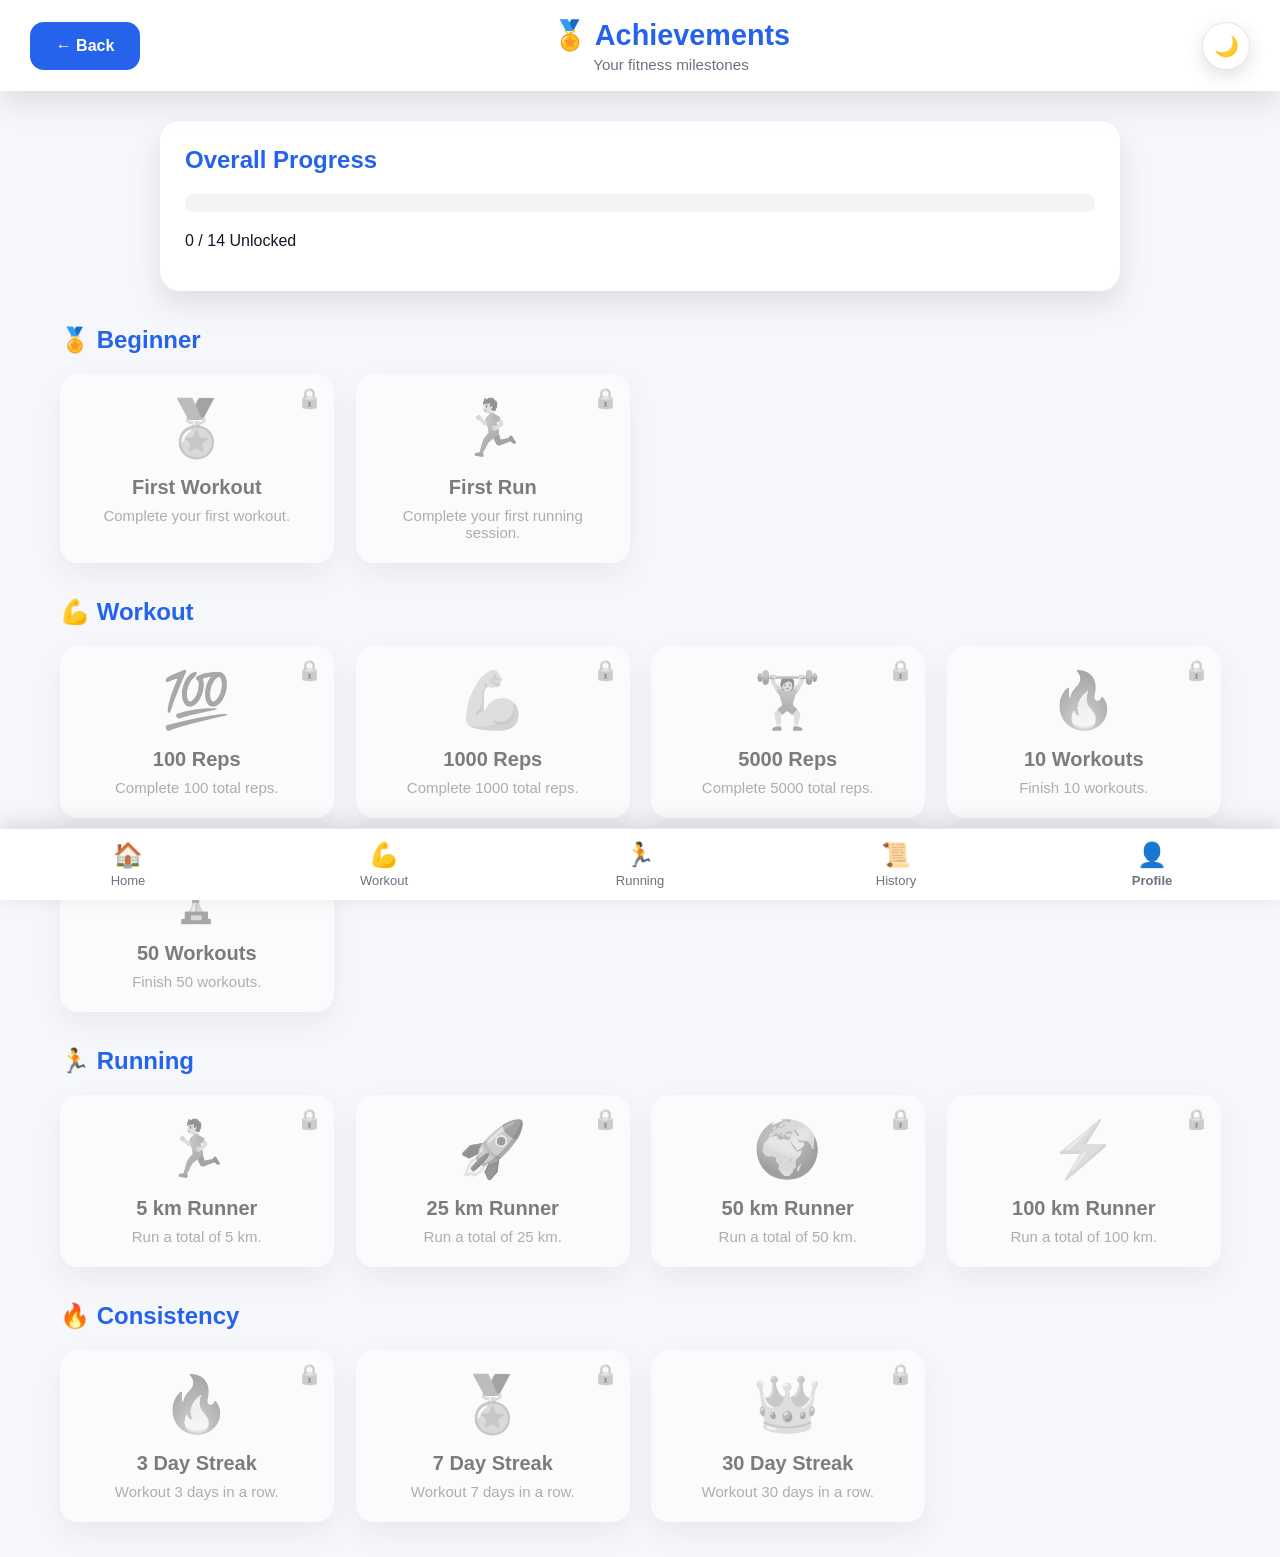
==== achievements.html @ 0139205a "Initial FitSphere release" ====
<!doctype html>
<html lang="en">
  <head>
    <link rel="manifest" href="manifest.json" />
    <meta name="theme-color" content="#2563eb" />
    <meta charset="UTF-8" />
    <meta name="viewport" content="width=device-width, initial-scale=1.0" />

    <script>
      if (localStorage.getItem("fitness-theme") === "dark") {
        document.documentElement.classList.add("dark");
      }
    </script>
    <title>FitSphere</title>

    <link rel="stylesheet" href="themes.css" />
    <link rel="stylesheet" href="achievements.css" />
    <link rel="stylesheet" href="toast.css" />
    <link rel="stylesheet" href="responsive.css" />
  </head>

  <body>
    <header class="page-header">
      <button onclick="goBack()" class="back-btn">← Back</button>

      <div class="header-title">
        <h1>🏅 Achievements</h1>
        <p>Your fitness milestones</p>
      </div>

      <button id="themeToggle" class="theme-btn">🌙</button>
    </header>

    <!-- =====================================
OVERALL PROGRESS
===================================== -->

    <section class="progress-section">
      <div class="progress-card">
        <h2>Overall Progress</h2>

        <div class="progress-bar">
          <div id="overallProgress"></div>
        </div>

        <p>
          <span id="unlockedCount">0</span> /
          <span id="totalAchievements">12</span>
          Unlocked
        </p>
      </div>
    </section>

    <!-- =====================================
BEGINNER
===================================== -->

    <section class="achievement-group">
      <h2>🏅 Beginner</h2>

      <div class="achievement-grid" id="beginnerAchievements"></div>
    </section>

    <!-- =====================================
WORKOUT
===================================== -->

    <section class="achievement-group">
      <h2>💪 Workout</h2>

      <div class="achievement-grid" id="workoutAchievements"></div>
    </section>

    <!-- =====================================
RUNNING
===================================== -->

    <section class="achievement-group">
      <h2>🏃 Running</h2>

      <div class="achievement-grid" id="runningAchievements"></div>
    </section>

    <!-- =====================================
STREAK
===================================== -->

    <section class="achievement-group">
      <h2>🔥 Consistency</h2>

      <div class="achievement-grid" id="streakAchievements"></div>
    </section>

    <!-- =====================================
    BOTTOM NAVIGATION
    ===================================== -->

    <nav class="bottom-nav">
      <a href="index.html">
        <span>🏠</span>
        <small>Home</small>
      </a>
      <a href="workout.html">
        <span>💪</span>
        <small>Workout</small>
      </a>
      <a href="running.html">
        <span>🏃</span>
        <small>Running</small>
      </a>
      <a href="history.html">
        <span>📜</span>
        <small>History</small>
      </a>
      <a href="profile.html" class="active">
        <span>👤</span>
        <small>Profile</small>
      </a>
    </nav>
    <script src="back.js"></script>
    <script src="theme.js"></script>
    <script src="navigation.js"></script>
    <script src="toast.js"></script>
    <script src="achievementData.js"></script>
    <script src="achievements.js"></script>
  </body>
</html>
---- themes.css ----
html.dark-preload,
html.dark-preload body {
  background: #121212;
}

/* ==========================================
   LIGHT THEME (DEFAULT)
========================================== */
:root {
  --bg: #f5f7fb;
  --surface: #ffffff;
  --surface2: #f8fafc;
  --surface: #ffffff;
  --surface2: #f3f4f6;
  --text: #111827;
  --text-secondary: #64748b;
  --primary: #2563eb;
  --primary-hover: #1d4ed8;
  --success: #22c55e;
  --success-hover: #16a34a;
  --warning: #f59e0b;
  --warning-hover: #d97706;
  --danger: #ef4444;
  --danger-hover: #dc2626;
  --border: #d1d5db;
  --shadow: 0 12px 28px rgba(0, 0, 0, 0.08);
  --shadow-hover: 0 18px 38px rgba(0, 0, 0, 0.14);
}
/* ==========================================
   DARK THEME
========================================== */
html.dark {
  --bg: #0f172a;
  --surface: #1e293b;
  --surface2: #334155;
  --text: #f8fafc;
  --text-secondary: #94a3b8;
  --primary: #3b82f6;
  --primary-hover: #60a5fa;
  --success: #22c55e;
  --success-hover: #4ade80;
  --warning: #f59e0b;
  --warning-hover: #fbbf24;
  --danger: #ef4444;
  --danger-hover: #f87171;
  --border: #475569;
  --shadow: 0 14px 35px rgba(0, 0, 0, 0.45);
  --shadow-hover: 0 20px 45px rgba(0, 0, 0, 0.6);
}
/* ==========================================
   GLOBAL TRANSITIONS
========================================== */
* {
  transition:
    background-color 0.35s ease,
    color 0.35s ease,
    border-color 0.35s ease,
    box-shadow 0.35s ease;
}
body {
  background: var(--bg);
  color: var(--text);
}
:root {
  --primary: #2563eb;
  --primary-hover: #1d4ed8;
  --success: #22c55e;
  --success-hover: #16a34a;
  --danger: #ef4444;
  --danger-hover: #dc2626;
  --warning: #f59e0b;
  --warning-hover: #d97706;
  --surface: #ffffff;
  --surface2: #f3f4f6;
  --text: #111827;
  --text-secondary: #6b7280;
  --border: #e5e7eb;
  --shadow: 0 12px 30px rgba(0, 0, 0, 0.1);
  --shadow-hover: 0 18px 40px rgba(0, 0, 0, 0.18);
}
/* [data-theme="dark"] {
  --surface: #1e293b;
  --surface2: #0f172a;
  --text: #f9fafb;
  --text-secondary: #cbd5e1;
  --border: #334155;
  --shadow: 0 12px 30px rgba(0, 0, 0, 0.4);
  --shadow-hover: 0 18px 45px rgba(0, 0, 0, 0.55);
} */
.theme-btn {
  width: 48px;
  height: 48px;
  border-radius: 50%;
  border: 1px solid var(--border);
  background: var(--surface);
  color: var(--text);
  display: flex;
  align-items: center;
  justify-content: center;
  font-size: 20px;
  box-shadow: 0 6px 18px rgba(0, 0, 0, 0.12);
  transition: all 0.35s ease;
}
.theme-btn:hover {
  transform: scale(1.15) rotate(180deg);
  background: var(--primary);
  color: white;
}
/* ===========================
   BOTTOM NAVIGATION
=========================== */

.bottom-nav {
  position: fixed;
  left: 0;
  bottom: 0;
  width: 100%;

  height: 72px;

  background: var(--surface);

  display: flex;
  justify-content: space-around;
  align-items: center;

  border-top: 1px solid var(--border);

  box-shadow: 0 -5px 20px rgba(0, 0, 0, 0.12);

  z-index: 9999;
}

.bottom-nav a {
  flex: 1;
  text-align: center;
  text-decoration: none;
  color: var(--text-secondary);

  display: flex;
  flex-direction: column;
  align-items: center;

  gap: 4px;

  padding: 10px 0;

  transition: 0.25s;
}

.bottom-nav a span {
  font-size: 24px;
}

.bottom-nav a small {
  font-size: 13px;
}

.bottom-nav a:hover {
  color: var(--primary);
}

.bottom-nav a.active {
  /* color: var(--primary); */
  font-weight: 600;
}

/* Prevent content from hiding behind nav
body {
  padding-bottom: 90px;
} */

:root {
  --bottom-nav-height: 72px;
}
body {
  padding-bottom: calc(var(--bottom-nav-height) + 30px);
}
---- achievements.css ----
/* ==========================================
    PAGE
========================================== */
body {
  padding-bottom: 40px;
  background: var(--bg);
  color: var(--text);
  margin: 0;
  padding: 0;
  font-family: Arial, Helvetica, sans-serif;
}
/* ==========================================
   HEADER
========================================== */
.page-header {
  display: flex;
  align-items: center;
  justify-content: space-between;
  gap: 15px;
  background: var(--surface);
  padding: 18px 30px;
  box-shadow: var(--shadow);
  position: sticky;
  top: 0;
  z-index: 100;
}
.header-title {
  flex: 1;
  text-align: center;
}
.page-header h1 {
  margin: 0;
  color: var(--primary);
  font-size: 1.8rem;
}
.page-header p {
  margin: 4px 0 0;
  color: var(--text-secondary);
  font-size: 0.95rem;
}
.back-btn {
  width: auto;
  min-width: 110px;
  padding: 12px 22px;
  border: none;
  border-radius: 14px;
  background: var(--primary);
  color: white;
  cursor: pointer;
  font-size: 16px;
  font-weight: 600;
  transition: 0.3s;
  white-space: nowrap;
}
.back-btn:hover {
  background: var(--primary-hover);
  transform: translateY(-2px);
}
/* ==========================================
    PROGRESS
========================================== */
.progress-section {
  max-width: 1000px;
  margin: 30px auto;
  padding: 0 20px;
}
.progress-card {
  background: var(--surface);
  border-radius: 20px;
  padding: 25px;
  box-shadow: var(--shadow);
}
.progress-card h2 {
  margin-top: 0;
  color: var(--primary);
}
.progress-bar {
  width: 100%;
  height: 18px;
  background: var(--surface2);
  border-radius: 30px;
  overflow: hidden;
  margin: 20px 0;
}
#overallProgress {
  width: 0%;
  height: 100%;
  background: linear-gradient(90deg, #22c55e, #2563eb);
  transition: 0.5s;
}
/* ==========================================
    CATEGORY
========================================== */
.achievement-group {
  max-width: 1200px;
  margin: 35px auto;
  padding: 0 20px;
}
.achievement-group h2 {
  margin-bottom: 20px;
  color: var(--primary);
}
/* ==========================================
    GRID
========================================== */
.achievement-grid {
  display: grid;
  grid-template-columns: repeat(auto-fill, minmax(220px, 1fr));
  gap: 22px;
}
/* ==========================================
    CARD
========================================== */
.achievement-card {
  background: var(--surface);
  border-radius: 18px;
  padding: 22px;
  text-align: center;
  box-shadow: var(--shadow);
  transition: 0.3s;
  cursor: pointer;
  position: relative;
  overflow: hidden;
}
.achievement-card:hover {
  transform: translateY(-6px);
  box-shadow: var(--shadow-hover);
}
.achievement-card h3 {
  margin: 15px 0 8px;
  color: var(--text);
  font-size: 20px;
}
.achievement-card p {
  color: var(--text-secondary);
  font-size: 15px;
  margin: 0;
}
/* ==========================================
    ICON
========================================== */
.badge-icon {
  font-size: 55px;
}
/* ==========================================
    LOCKED
========================================== */
.locked {
  opacity: 0.55;
  filter: grayscale(100%);
}
.locked::after {
  content: "🔒";
  position: absolute;
  top: 12px;
  right: 12px;
  font-size: 20px;
}
/* ==========================================
    UNLOCKED
========================================== */
.unlocked {
  border: 2px solid #22c55e;
}
.unlocked::after {
  content: "✅";
  position: absolute;
  top: 12px;
  right: 12px;
  font-size: 20px;
}
/* ==========================================
    DATE
========================================== */
.unlock-date {
  margin-top: 12px;
  font-size: 13px;
  color: #16a34a;
}
/* ==========================================
    ANIMATION
========================================== */
@keyframes pop {
  from {
    transform: scale(0.9);
    opacity: 0;
  }
  to {
    transform: scale(1);
    opacity: 1;
  }
}
.achievement-card {
  animation: pop 0.35s ease;
}
/* Bottom spacing for bottom navigation */
body {
  padding-bottom: 90px;
}
---- toast.css ----
.toast-container {
  position: fixed;
  top: 25px;
  right: 25px;
  z-index: 9999;

  display: flex;
  flex-direction: column;
  gap: 12px;
}

.toast {
  min-width: 260px;
  max-width: 340px;

  padding: 14px 18px;

  border-radius: 14px;

  color: white;

  font-size: 15px;

  font-weight: 600;

  box-shadow: 0 10px 30px rgba(0, 0, 0, 0.25);

  transform: translateX(120%);
  opacity: 0;

  transition: 0.35s;

  display: flex;
  align-items: center;
  gap: 10px;
}

.toast.show {
  transform: translateX(0);
  opacity: 1;
}

.toast.success {
  background: #16a34a;
}

.toast.error {
  background: #dc2626;
}

.toast.warning {
  background: #f59e0b;
}

.toast.info {
  background: #2563eb;
}
---- responsive.css ----
/*
===============================================
Responsive.css
Fitness App v1.0
Author : Harsh Gautam
Supports:
✓ Desktop
✓ Laptop
✓ Tablet
✓ Mobile
✓ Landscape
✓ Foldables
Last Updated: July 2026
===============================================
*/
/* ==========================================
   Global Responsive System
==========================================*/
*,
*::before,
*::after {
  box-sizing: border-box;
}
html {
  scroll-behavior: smooth;
}
img {
  max-width: 100%;
  height: auto;
  display: block;
}
video,
canvas {
  max-width: 100%;
}
input,
select,
textarea,
button {
  max-width: 100%;
}
body {
  overflow-x: hidden;
}
/* Prevent cards overflowing */
.hero,
.stats,
.bottom-dashboard,
.profile-container,
.workout-container,
.running-container,
.history-container,
.achievement-container {
  width: 100%;
}
/* ==========================================
      LARGE DESKTOP
==========================================*/
@media (max-width: 1600px) {
  .hero,
  .profile-container,
  .workout-container,
  .running-container,
  .history-container {
    padding-left: 40px;
    padding-right: 40px;
  }
}
/* ==========================================
      LAPTOP
==========================================*/
@media (max-width: 1440px) {
  header {
    padding: 18px 40px;
  }
  .hero {
    padding: 60px 40px;
  }
  .stats {
    gap: 20px;
  }
  .bottom-dashboard {
    gap: 20px;
  }
}
/* ==========================================
      TABLET LANDSCAPE
==========================================*/
@media (max-width: 1024px) {
  header {
    padding: 18px 30px;
  }
  .hero {
    padding: 45px 30px;
  }
  .stats {
    display: grid;
    grid-template-columns: repeat(2, 1fr);
    gap: 20px;
  }
  .bottom-dashboard {
    flex-direction: column;
    gap: 25px;
  }
  .achievement-home-card,
  .records-card {
    width: 100%;
  }
}
/* ==========================================
      TABLET
==========================================*/
@media (max-width: 768px) {
  header {
    padding: 16px 20px;
  }
  header h1,
  header h2,
  header h3 {
    font-size: 1.3rem;
  }
  .primary-btn,
  button {
    width: 100%;
  }
  .stats {
    grid-template-columns: 1fr;
  }
  .bottom-dashboard {
    display: flex;
    flex-direction: column;
  }
}
/* ==========================================
      LARGE PHONE
==========================================*/
@media (max-width: 600px) {
  body {
    font-size: 15px;
  }
  header {
    padding: 15px;
  }
  .theme-btn {
    width: 45px;
    height: 45px;
  }
  button {
    min-height: 48px;
  }
  input,
  select,
  textarea {
    min-height: 48px;
  }
}
/* ==========================================
      PHONE
==========================================*/
@media (max-width: 480px) {
  header {
    padding: 14px;
  }
  body {
    padding-bottom: 85px;
  }
  h1 {
    font-size: 1.6rem;
  }
  h2 {
    font-size: 1.3rem;
  }
  h3 {
    font-size: 1.05rem;
  }
  p {
    font-size: 0.95rem;
  }
}
/* ==========================================
      SMALL PHONE
==========================================*/
@media (max-width: 360px) {
  body {
    font-size: 14px;
  }
  header h1,
  header h2,
  header h3 {
    font-size: 1.1rem;
  }
  button {
    font-size: 0.9rem;
  }
}
/* ==========================================
        HOME PAGE
==========================================*/
/* ---------- 1024px ---------- */
@media (max-width: 1024px) {
  .hero {
    padding: 50px 30px;
  }
  .hero-content {
    display: flex;
    flex-direction: column;
    align-items: flex-start;
  }
  .hero h2 {
    font-size: 2.3rem;
    line-height: 1.2;
  }
  .hero p {
    max-width: 650px;
  }
  .dashboard-side {
    width: 100%;
    margin-top: 30px;
  }
  .dashboard-card,
  .quote-card {
    width: 100%;
  }
  .bottom-dashboard {
    flex-direction: column;
  }
  .achievement-home-card,
  .records-card {
    width: 100%;
  }
}
/* ---------- 768px ---------- */
@media (max-width: 768px) {
  .hero {
    padding: 40px 20px;
  }
  .hero-content {
    display: flex;
    flex-direction: column;
  }
  .greeting {
    font-size: 1rem;
  }
  .hero h2 {
    font-size: 2rem;
    line-height: 1.25;
  }
  .hero p {
    font-size: 0.95rem;
    margin-bottom: 25px;
  }
  .primary-btn {
    width: 100%;
  }
  .stats {
    display: grid;
    grid-template-columns: 1fr;
    gap: 18px;
  }
  .stat-card {
    width: 100%;
  }
  .dashboard-card {
    margin-bottom: 15px;
  }
  .quote-card {
    margin-bottom: 20px;
  }
  .bottom-dashboard {
    display: flex;
    flex-direction: column;
    gap: 20px;
  }
}
/* ---------- 600px ---------- */
@media (max-width: 600px) {
  .hero {
    text-align: left;
    padding: 35px 18px;
  }
  .hero h2 {
    font-size: 1.8rem;
  }
  .hero p {
    font-size: 0.92rem;
  }
  .dashboard-card {
    padding: 18px;
  }
  .dashboard-card h1 {
    font-size: 2rem;
  }
  .quote-card {
    padding: 18px;
  }
  .quote-card p {
    font-size: 0.92rem;
  }
  .stat-card {
    padding: 20px;
  }
  .stat-card h2 {
    font-size: 1.8rem;
  }
}
/* ---------- 480px ---------- */
@media (max-width: 480px) {
  .hero {
    padding: 30px 15px;
  }
  .hero h2 {
    font-size: 1.6rem;
  }
  .hero p {
    font-size: 0.9rem;
  }
  .dashboard-card h3 {
    font-size: 1rem;
  }
  .dashboard-card h1 {
    font-size: 1.7rem;
  }
  .quote-card h3 {
    font-size: 1rem;
  }
  .quote-card p {
    font-size: 0.88rem;
  }
  .achievement-home-card {
    display: flex;
    flex-direction: column;
    gap: 15px;
    padding: 18px;
  }
  .achievement-left {
    width: 100%;
  }
  .achievement-right {
    width: 100%;
  }
  .records-card {
    padding: 18px;
  }
  .record {
    display: flex;
    justify-content: space-between;
    align-items: center;
    margin: 12px 0;
  }
}
/* ---------- 360px ---------- */
@media (max-width: 360px) {
  .hero {
    padding: 25px 12px;
  }
  .hero h2 {
    font-size: 1.45rem;
  }
  .hero p {
    font-size: 0.85rem;
  }
  .dashboard-card {
    padding: 15px;
  }
  .quote-card {
    padding: 15px;
  }
  .stat-card {
    padding: 16px;
  }
  .records-card {
    padding: 15px;
  }
}
/* ==========================================
        WORKOUT PAGE
==========================================*/
/* ---------- 1024px ---------- */
@media (max-width: 1024px) {
  .workout-container {
    padding: 30px;
  }
  .exercise-grid,
  .exercise-list,
  .workout-grid {
    display: grid;
    grid-template-columns: repeat(2, 1fr);
    gap: 20px;
  }
  .exercise-card,
  .workout-card,
  .selected-card {
    width: 100%;
  }
  .workout-summary {
    width: 100%;
  }
  .current-workout {
    width: 100%;
  }
}
/* ---------- 768px ---------- */
@media (max-width: 768px) {
  .workout-container {
    padding: 20px;
  }
  .exercise-grid,
  .exercise-list,
  .workout-grid {
    grid-template-columns: 1fr;
  }
  .exercise-card,
  .workout-card,
  .selected-card {
    width: 100%;
  }
  .exercise-card img {
    width: 100%;
    height: auto;
  }
  .current-workout {
    padding: 20px;
  }
  .exercise-name {
    font-size: 1.6rem;
    text-align: center;
  }
  .rep-count {
    font-size: 3rem;
  }
  .timer {
    font-size: 2.2rem;
  }
  .progress-container {
    width: 100%;
  }
  .progress-bar {
    width: 100%;
  }
  .controls {
    display: flex;
    flex-direction: column;
    gap: 15px;
  }
  .controls button {
    width: 100%;
  }
}
/* ---------- 600px ---------- */
@media (max-width: 600px) {
  .workout-container {
    padding: 18px;
  }
  .exercise-card {
    padding: 18px;
  }
  .exercise-card h3 {
    font-size: 1.1rem;
  }
  .exercise-card p {
    font-size: 0.9rem;
  }
  .rep-count {
    font-size: 2.5rem;
  }
  .timer {
    font-size: 2rem;
  }
  .summary-screen {
    padding: 20px;
  }
  .summary-card {
    width: 100%;
  }
  .summary-card h2 {
    font-size: 1.5rem;
  }
  .summary-card p {
    font-size: 0.95rem;
  }
}
/* ---------- 480px ---------- */
@media (max-width: 480px) {
  .workout-container {
    padding: 15px;
  }
  .exercise-card {
    padding: 16px;
  }
  .exercise-card img {
    border-radius: 12px;
  }
  .exercise-name {
    font-size: 1.35rem;
  }
  .rep-count {
    font-size: 2.2rem;
  }
  .timer {
    font-size: 1.8rem;
  }
  .current-workout {
    padding: 18px;
  }
  .rest-screen {
    padding: 18px;
  }
  .rest-timer {
    font-size: 2rem;
  }
  .summary-card {
    padding: 18px;
  }
  .summary-card h2 {
    font-size: 1.3rem;
  }
  .summary-card h3 {
    font-size: 1rem;
  }
  .controls {
    gap: 12px;
  }
  .controls button {
    min-height: 50px;
  }
}
/* ---------- 360px ---------- */
@media (max-width: 360px) {
  .workout-container {
    padding: 12px;
  }
  .exercise-card {
    padding: 14px;
  }
  .exercise-name {
    font-size: 1.2rem;
  }
  .rep-count {
    font-size: 2rem;
  }
  .timer {
    font-size: 1.6rem;
  }
  .summary-card {
    padding: 15px;
  }
  .summary-card h2 {
    font-size: 1.15rem;
  }
  .summary-card p {
    font-size: 0.85rem;
  }
}
/* ==========================================
        MODALS
==========================================*/
@media (max-width: 768px) {
  .modal,
  .dialog,
  .popup {
    width: 95%;
    max-width: 500px;
    margin: auto;
  }
  .modal-content {
    width: 100%;
    padding: 20px;
  }
}
/* ==========================================
      VOICE ASSISTANT
==========================================*/
@media (max-width: 768px) {
  .voice-btn {
    width: 65px;
    height: 65px;
    font-size: 26px;
  }
  .voice-indicator {
    font-size: 0.95rem;
  }
}
/* ==========================================
      WORKOUT BUTTONS
==========================================*/
@media (max-width: 600px) {
  .start-btn,
  .stop-btn,
  .pause-btn,
  .resume-btn,
  .next-btn,
  .finish-btn {
    width: 100%;
    margin-top: 10px;
  }
}
/* ==========================================
      PROGRESS BAR
==========================================*/
@media (max-width: 480px) {
  .progress {
    height: 10px;
  }
  .progress-bar {
    height: 10px;
  }
}
/* ==========================================
        RUNNING PAGE
==========================================*/
/* ---------- 1024px ---------- */
@media (max-width: 1024px) {
  .running-container {
    padding: 30px;
  }
  #map,
  .map-container {
    width: 100%;
    height: 420px;
    border-radius: 18px;
  }
  .run-dashboard,
  .run-stats {
    display: grid;
    grid-template-columns: repeat(2, 1fr);
    gap: 20px;
  }
  .run-card,
  .stat-card {
    width: 100%;
  }
  .run-controls {
    display: flex;
    justify-content: center;
    gap: 15px;
    flex-wrap: wrap;
  }
}
/* ---------- 768px ---------- */
@media (max-width: 768px) {
  .running-container {
    padding: 20px;
  }
  #map,
  .map-container {
    width: 100%;
    height: 350px;
  }
  .run-dashboard,
  .run-stats {
    grid-template-columns: 1fr;
  }
  .run-card,
  .stat-card {
    width: 100%;
  }
  .run-controls {
    display: flex;
    flex-direction: column;
    gap: 15px;
  }
  .run-controls button {
    width: 100%;
  }
  .distance-value,
  .speed-value,
  .pace-value,
  .calorie-value {
    font-size: 2rem;
  }
}
/* ---------- 600px ---------- */
@media (max-width: 600px) {
  .running-container {
    padding: 18px;
  }
  #map,
  .map-container {
    height: 300px;
  }
  .run-card {
    padding: 18px;
  }
  .run-card h3 {
    font-size: 1rem;
  }
  .distance-value,
  .speed-value,
  .pace-value,
  .calorie-value {
    font-size: 1.8rem;
  }
  .timer {
    font-size: 2rem;
  }
  .run-summary {
    padding: 20px;
  }
  .summary-card {
    width: 100%;
  }
}
/* ---------- 480px ---------- */
@media (max-width: 480px) {
  .running-container {
    padding: 15px;
  }
  #map,
  .map-container {
    height: 250px;
  }
  .run-card {
    padding: 16px;
  }
  .run-card h3 {
    font-size: 0.95rem;
  }
  .distance-value,
  .speed-value,
  .pace-value,
  .calorie-value {
    font-size: 1.6rem;
  }
  .timer {
    font-size: 1.7rem;
  }
  .run-controls button {
    min-height: 50px;
  }
  .summary-card {
    padding: 18px;
  }
  .summary-card h2 {
    font-size: 1.3rem;
  }
}
/* ---------- 360px ---------- */
@media (max-width: 360px) {
  .running-container {
    padding: 12px;
  }
  #map,
  .map-container {
    height: 220px;
  }
  .run-card {
    padding: 14px;
  }
  .distance-value,
  .speed-value,
  .pace-value,
  .calorie-value {
    font-size: 1.4rem;
  }
  .timer {
    font-size: 1.5rem;
  }
  .summary-card {
    padding: 15px;
  }
  .summary-card h2 {
    font-size: 1.1rem;
  }
}
/* ==========================================
      GPS STATUS
==========================================*/
@media (max-width: 768px) {
  .gps-status,
  .location-status,
  .signal-card {
    width: 100%;
    text-align: center;
  }
}
/* ==========================================
      RUN SUMMARY
==========================================*/
@media (max-width: 600px) {
  .run-summary {
    display: flex;
    flex-direction: column;
    gap: 15px;
  }
  .summary-item {
    width: 100%;
  }
}
/* ==========================================
      RUN BUTTONS
==========================================*/
@media (max-width: 600px) {
  .start-run,
  .pause-run,
  .resume-run,
  .stop-run,
  .finish-run {
    width: 100%;
    margin-top: 10px;
  }
}
/* ==========================================
      MAP CONTROLS
==========================================*/
@media (max-width: 480px) {
  .leaflet-control-container {
    transform: scale(0.9);
    transform-origin: top left;
  }
}
/* ==========================================
      RUNNING HEADER
==========================================*/
@media (max-width: 600px) {
  .running-header {
    text-align: center;
  }
  .running-header h2 {
    font-size: 1.6rem;
  }
  .running-header p {
    font-size: 0.9rem;
  }
}
/* Back Button Fix */
@media (max-width: 768px) {
  .back-btn {
    width: auto;
    min-width: 110px;
    padding: 12px 18px;
    font-size: 16px;
    white-space: nowrap;
  }
}
@media (max-width: 480px) {
  .back-btn {
    min-width: 100px;
    padding: 10px 16px;
    font-size: 15px;
  }
}
/* ==========================================
   HISTORY + ACHIEVEMENTS
==========================================*/
/* ==========================================
        HISTORY PAGE
==========================================*/
/* ---------- 1024px ---------- */
@media (max-width: 1024px) {
  .history-container {
    padding: 30px;
  }
  .history-grid {
    display: grid;
    grid-template-columns: repeat(2, 1fr);
    gap: 20px;
  }
  .history-card {
    width: 100%;
  }
  .filter-bar {
    display: flex;
    flex-wrap: wrap;
    gap: 15px;
  }
  .filter-bar select,
  .filter-bar input,
  .filter-bar button {
    flex: 1;
  }
}
/* ---------- 768px ---------- */
@media (max-width: 768px) {
  .history-container {
    padding: 20px;
  }
  .history-grid {
    grid-template-columns: 1fr;
  }
  .history-card {
    width: 100%;
  }
  .history-header {
    display: flex;
    flex-direction: row;
    justify-content: space-between;
    align-items: center;

    flex-wrap: nowrap;

    gap: 8px;

    padding: 14px 16px;
  }

  .header-title {
    flex: 1;
    min-width: 0;
    text-align: center;
  }

  .history-header h1 {
    font-size: 1.3rem;
    white-space: nowrap;
    overflow: hidden;
    text-overflow: ellipsis;
  }

  .back-btn {
    width: auto;
    min-width: 90px;
    padding: 10px 14px;
    margin-bottom: 0;
    flex-shrink: 0;
  }
  .danger-btn {
    width: auto;
    min-width: 90px;
    padding: 10px 14px;
    margin-bottom: 10px;
  }

  .theme-btn {
    width: 42px;
    height: 42px;
    flex-shrink: 0;
  }
  .filter-bar {
    flex-direction: column;
  }
  .filter-bar input,
  .filter-bar select,
  .filter-bar button {
    width: 100%;
  }
  .history-stats {
    display: grid;
    grid-template-columns: repeat(2, 1fr);
    gap: 15px;
  }
}
/* ---------- 600px ---------- */
@media (max-width: 600px) {
  .history-container {
    padding: 18px;
  }
  .history-card {
    padding: 18px;
  }
  .history-card h3 {
    font-size: 1rem;
  }
  .history-card p {
    font-size: 0.9rem;
  }
  .history-stats {
    grid-template-columns: 1fr;
  }
}
/* ---------- 480px ---------- */
@media (max-width: 480px) {
  .history-container {
    padding: 15px;
  }
  .history-card {
    padding: 16px;
  }
  .history-card h3 {
    font-size: 0.95rem;
  }
  .history-card p {
    font-size: 0.85rem;
  }
  .filter-bar {
    gap: 12px;
  }
}
/* ---------- 360px ---------- */
@media (max-width: 360px) {
  .history-container {
    padding: 12px;
  }
  .history-card {
    padding: 14px;
  }
  .history-card h3 {
    font-size: 0.9rem;
  }
  .history-card p {
    font-size: 0.8rem;
  }
}
/* ==========================================
      ACHIEVEMENTS PAGE
==========================================*/
/* ---------- 1024px ---------- */
@media (max-width: 1024px) {
  .achievement-grid {
    display: grid;
    grid-template-columns: repeat(2, 1fr);
    gap: 20px;
  }
  .achievement-card {
    width: 100%;
  }
}
/* ---------- 768px ---------- */
@media (max-width: 768px) {
  .achievement-container {
    padding: 20px;
  }
  .achievement-grid {
    grid-template-columns: 1fr;
  }
  .achievement-card {
    width: 100%;
  }
  .achievement-icon {
    font-size: 3rem;
  }
  .progress-bar {
    width: 100%;
  }
}
/* ---------- 600px ---------- */
@media (max-width: 600px) {
  .achievement-container {
    padding: 18px;
  }
  .achievement-card {
    padding: 18px;
  }
  .achievement-card h3 {
    font-size: 1rem;
  }
  .achievement-card p {
    font-size: 0.9rem;
  }
  .achievement-icon {
    font-size: 2.7rem;
  }
}
/* ---------- 480px ---------- */
@media (max-width: 480px) {
  .achievement-container {
    padding: 15px;
  }
  .achievement-card {
    padding: 16px;
  }
  .achievement-card h3 {
    font-size: 0.95rem;
  }
  .achievement-card p {
    font-size: 0.85rem;
  }
  .achievement-icon {
    font-size: 2.5rem;
  }
}
/* ---------- 360px ---------- */
@media (max-width: 360px) {
  .achievement-container {
    padding: 12px;
  }
  .achievement-card {
    padding: 14px;
  }
  .achievement-card h3 {
    font-size: 0.9rem;
  }
  .achievement-card p {
    font-size: 0.8rem;
  }
  .achievement-icon {
    font-size: 2.2rem;
  }
}
/* ==========================================
      EMPTY STATES
==========================================*/
@media (max-width: 768px) {
  .empty-state {
    padding: 40px 20px;
    text-align: center;
  }
  .empty-state img {
    width: 140px;
    margin: auto;
  }
  .empty-state h2 {
    font-size: 1.4rem;
  }
  .empty-state p {
    font-size: 0.9rem;
  }
}
/* ==========================================
      TABLES
==========================================*/
@media (max-width: 768px) {
  table {
    display: block;
    overflow-x: auto;
    white-space: nowrap;
  }
}
/* ==========================================
      BADGES
==========================================*/
@media (max-width: 600px) {
  .badge {
    font-size: 0.8rem;
    padding: 6px 10px;
  }
}
/* ==========================================
      PROGRESS BARS
==========================================*/
@media (max-width: 480px) {
  .progress {
    height: 10px;
  }
  .progress div {
    height: 10px;
  }
}
/* ==========================================
        PROFILE PAGE
==========================================*/
/* ==========================================
      1024px
==========================================*/
@media (max-width: 1024px) {
  .profile-container {
    padding: 30px;
  }
  .profile-card {
    width: 100%;
    max-width: 850px;
    margin: auto;
  }
  .profile-header {
    display: flex;
    align-items: center;
    gap: 25px;
  }
  .profile-info {
    flex: 1;
  }
  .analytics-grid,
  .profile-stats {
    display: grid;
    grid-template-columns: repeat(2, 1fr);
    gap: 20px;
  }
}
/* ==========================================
      768px
==========================================*/
@media (max-width: 768px) {
  .profile-container {
    padding: 20px;
  }
  .profile-card {
    padding: 25px;
  }
  .profile-header {
    flex-direction: column;
    text-align: center;
  }
  .avatar-container {
    margin: auto;
  }
  #profileAvatar {
    width: 130px;
    height: 130px;
  }
  .profile-info {
    width: 100%;
  }
  .profile-info h2 {
    font-size: 1.8rem;
  }
  .analytics-grid,
  .profile-stats {
    grid-template-columns: 1fr;
  }
  .profile-form {
    display: flex;
    flex-direction: column;
  }
  .profile-form input,
  .profile-form select,
  .profile-form button {
    width: 100%;
  }
}
/* ==========================================
      600px
==========================================*/
@media (max-width: 600px) {
  .profile-container {
    padding: 18px;
  }
  .profile-card {
    padding: 20px;
  }
  #profileAvatar {
    width: 115px;
    height: 115px;
  }
  .profile-info h2 {
    font-size: 1.6rem;
  }
  .profile-info p {
    font-size: 0.92rem;
  }
  .analytics-card,
  .stat-card {
    padding: 18px;
  }
  .analytics-card h3 {
    font-size: 1rem;
  }
  .analytics-card p {
    font-size: 0.9rem;
  }
}
/* ==========================================
      480px
==========================================*/
@media (max-width: 480px) {
  .profile-container {
    padding: 15px;
  }
  .profile-card {
    padding: 18px;
  }
  #profileAvatar {
    width: 95px;
    height: 95px;
  }
  .profile-info h2 {
    font-size: 1.45rem;
  }
  .profile-info p {
    font-size: 0.88rem;
  }
  .analytics-card {
    padding: 16px;
  }
  .analytics-card h3 {
    font-size: 0.95rem;
  }
  .analytics-card p {
    font-size: 0.85rem;
  }
  .profile-form input,
  .profile-form select {
    min-height: 48px;
  }
  .profile-form button {
    width: 100%;
  }
}
/* ==========================================
      360px
==========================================*/
@media (max-width: 360px) {
  .profile-container {
    padding: 12px;
  }
  .profile-card {
    padding: 15px;
  }
  #profileAvatar {
    width: 85px;
    height: 85px;
  }
  .profile-info h2 {
    font-size: 1.3rem;
  }
  .profile-info p {
    font-size: 0.82rem;
  }
  .analytics-card {
    padding: 14px;
  }
  .analytics-card h3 {
    font-size: 0.9rem;
  }
  .analytics-card p {
    font-size: 0.8rem;
  }
}
/* ==========================================
        PROFILE FORM
==========================================*/
@media (max-width: 768px) {
  .profile-form label {
    margin-top: 12px;
  }
  .profile-form input,
  .profile-form select {
    font-size: 16px;
  }
}
/* ==========================================
          BMI CARD
==========================================*/
@media (max-width: 600px) {
  .bmi-card {
    width: 100%;
    text-align: center;
  }
  .bmi-value {
    font-size: 2rem;
  }
}
/* ==========================================
        ANALYTICS
==========================================*/
@media (max-width: 768px) {
  .analytics-chart,
  .chart-container {
    width: 100%;
    overflow-x: auto;
  }
  canvas {
    max-width: 100%;
  }
}
/* ==========================================
      RECORDS
==========================================*/
@media (max-width: 600px) {
  .record-card {
    width: 100%;
  }
  .record-item {
    display: flex;
    justify-content: space-between;
    align-items: center;
  }
}
/* ==========================================
      PROFILE BUTTONS
==========================================*/
@media (max-width: 600px) {
  .save-profile,
  .edit-profile,
  .reset-profile {
    width: 100%;
    margin-top: 10px;
  }
}
/* ==========================================
      GLOBAL OVERFLOW FIXES
==========================================*/
html,
body {
  overflow-x: hidden;
  max-width: 100%;
}
* {
  word-wrap: break-word;
}
img,
svg,
video,
canvas,
iframe {
  max-width: 100%;
}
/* ==========================================
      TOUCH DEVICES
==========================================*/
@media (hover: none) {
  button:hover,
  .card:hover,
  .exercise-card:hover,
  .run-card:hover,
  .stat-card:hover,
  .achievement-card:hover,
  .history-card:hover,
  .records-card:hover {
    transform: none;
    box-shadow: inherit;
  }
}
/* ==========================================
      BETTER TOUCH TARGETS
==========================================*/
button,
input,
select,
textarea,
a {
  min-height: 48px;
}
button {
  cursor: pointer;
}
/* ==========================================
      SMOOTH SCROLL
==========================================*/
html {
  scroll-behavior: smooth;
  -webkit-text-size-adjust: 100%;
}
/* ==========================================
      SAFE AREA (NOTCH DEVICES)
==========================================*/
body {
  padding-left: env(safe-area-inset-left);
  padding-right: env(safe-area-inset-right);
  padding-bottom: env(safe-area-inset-bottom);
}
/* ==========================================
      FIX LONG TEXT
==========================================*/
h1,
h2,
h3,
p,
span,
small {
  overflow-wrap: anywhere;
}
/* ==========================================
      TABLE RESPONSIVE
==========================================*/
table {
  width: 100%;
  border-collapse: collapse;
}
@media (max-width: 768px) {
  table {
    display: block;
    overflow-x: auto;
    white-space: nowrap;
  }
}
/* ==========================================
      LANDSCAPE PHONES
==========================================*/
@media (max-height: 500px) and (orientation: landscape) {
  header {
    padding: 12px 20px;
  }
  .hero {
    padding: 20px;
  }
  .hero h2 {
    font-size: 1.6rem;
  }
  .dashboard-card,
  .quote-card {
    padding: 16px;
  }
  .bottom-nav {
    height: 60px;
  }
}
/* ==========================================
      LARGE SCREENS
==========================================*/
@media (min-width: 1800px) {
  body {
    font-size: 18px;
  }
  .hero,
  .profile-container,
  .workout-container,
  .running-container,
  .history-container {
    max-width: 1700px;
    margin: auto;
  }
}
/* ==========================================
      FOLDABLE DEVICES
==========================================*/
@media (max-width: 720px) {
  .hero,
  .profile-card,
  .workout-container,
  .running-container,
  .history-container,
  .achievement-container {
    border-radius: 18px;
  }
}
/* ==========================================
      DISABLE ZOOM ON INPUT
==========================================*/
@media (max-width: 768px) {
  input,
  select,
  textarea {
    font-size: 16px;
  }
}
/* ==========================================
      LOADING / SKELETONS
==========================================*/
.loading,
.skeleton {
  max-width: 100%;
}
/* ==========================================
      TOAST
==========================================*/
@media (max-width: 600px) {
  .toast {
    left: 12px;
    right: 12px;
    bottom: 90px;
    width: auto;
    max-width: none;
  }
}
/* ==========================================
      BOTTOM NAVIGATION
==========================================*/
.bottom-nav {
  padding-bottom: env(safe-area-inset-bottom);
}
@media (max-width: 768px) {
  .bottom-nav {
    display: flex;
    justify-content: space-around;
    align-items: center;
  }
  .bottom-nav a {
    flex: 1;
    text-align: center;
  }
}
/* ==========================================
      ANIMATION PERFORMANCE
==========================================*/
.card,
.exercise-card,
.run-card,
.stat-card,
.history-card,
.achievement-card,
.records-card {
  will-change: transform;
}
/* ==========================================
      REDUCE MOTION
==========================================*/
@media (prefers-reduced-motion: reduce) {
  * {
    animation: none !important;
    transition: none !important;
    scroll-behavior: auto !important;
  }
}
/* ==========================================
      PRINT
==========================================*/
@media print {
  .bottom-nav,
  .theme-btn,
  .voice-btn,
  .toast {
    display: none !important;
  }
  body {
    background: white;
  }
}
/* ==========================================
      FINAL UNIVERSAL FIXES
==========================================*/
.card,
.exercise-card,
.run-card,
.history-card,
.achievement-card,
.records-card,
.profile-card,
.stat-card {
  max-width: 100%;
}
button {
  white-space: nowrap;
}
input {
  width: 100%;
}
textarea {
  width: 100%;
  resize: vertical;
}
/* ===========================
   Page Header
=========================== */

@media (max-width: 768px) {
  .page-header {
    padding: 14px 16px;

    gap: 10px;
  }

  .page-header h1 {
    font-size: 1.3rem;
  }

  .page-header p {
    display: none;
  }

  .back-btn {
    min-width: 90px;

    padding: 10px 14px;

    font-size: 15px;
  }

  .theme-btn {
    width: 42px;

    height: 42px;

    font-size: 18px;
  }
}

@media (max-width: 480px) {
  .page-header {
    padding: 12px;
  }

  .page-header h1 {
    font-size: 1.1rem;
  }

  .back-btn {
    min-width: 82px;

    padding: 9px 12px;

    font-size: 14px;
  }
}
/* ==========================================
   Workout Header
========================================== */

@media (max-width: 768px) {
  .workout-header {
    padding: 14px 16px;

    gap: 10px;
  }

  .workout-header h1 {
    font-size: 1.3rem;
  }

  .workout-header p {
    display: none;
  }
}

@media (max-width: 480px) {
  .workout-header {
    padding: 12px;
  }

  .workout-header h1 {
    font-size: 1.1rem;
  }
}
/* ==========================================
   Running Header
========================================== */

@media (max-width: 768px) {
  .running-header {
    padding: 14px 16px;

    gap: 10px;
  }

  .running-header h1 {
    font-size: 1.3rem;
  }
}

@media (max-width: 480px) {
  .running-header {
    padding: 12px;
  }

  .running-header h1 {
    font-size: 1.1rem;
  }
}
/* ==========================================
   History Header
========================================== */

@media (max-width: 768px) {
  .history-header {
    padding: 14px 16px;

    gap: 10px;
  }

  .history-header h1 {
    font-size: 1.3rem;
  }
}

@media (max-width: 480px) {
  .history-header {
    padding: 12px;
  }

  .history-header h1 {
    font-size: 1.1rem;
  }
}
/* ==================================================
   HOME PAGE RESPONSIVE
================================================== */

@media (max-width: 992px) {
  .hero {
    flex-direction: column;
    align-items: center;
    text-align: center;
    gap: 30px;
  }

  .hero-content {
    width: 100%;
  }

  .hero-content h2 {
    font-size: 42px;
    line-height: 1.15;
  }

  .hero-content p {
    max-width: 650px;
    margin: 20px auto 30px;
  }

  .hero-right {
    width: 100%;
    max-width: 600px;
  }

  .dashboard-card,
  .quote-card {
    width: 100%;
  }

  .bottom-dashboard {
    grid-template-columns: 1fr;
  }

  .achievement-home-card {
    width: 100%;
  }

  .records-card {
    width: 100%;
  }
}
@media (max-width: 768px) {
  header {
    padding: 16px;
  }

  header h1 {
    font-size: 24px;
  }

  .hero {
    width: 92%;
    margin: 25px auto;
    gap: 24px;
  }

  .hero-content h2 {
    font-size: 34px;
  }

  .hero-content p {
    font-size: 15px;
  }

  .primary-btn {
    width: 100%;
    max-width: 260px;
  }

  .dashboard-card h1 {
    font-size: 34px;
  }

  .stats {
    grid-template-columns: 1fr;
  }

  .achievement-home-card {
    flex-direction: column;
    align-items: flex-start;
    gap: 20px;
  }

  .achievement-right {
    width: 100%;
    text-align: left;
  }
}
@media (max-width: 480px) {
  .hero-content h2 {
    font-size: 28px;
  }

  .hero-content p {
    font-size: 14px;
  }

  .dashboard-card,
  .quote-card,
  .stat-card,
  .records-card,
  .achievement-home-card {
    padding: 18px;
  }

  .dashboard-card h1 {
    font-size: 30px;
  }
}
/* ==========================================
   RUNNING BUTTONS
========================================== */

@media (max-width: 768px) {
  .button-row {
    display: flex;

    gap: 10px;

    justify-content: space-between;

    margin-top: 18px;
  }

  .button-row button {
    flex: 1;

    width: auto;

    padding: 14px 8px;

    font-size: 15px;

    border-radius: 14px;
  }
}
@media (max-width: 480px) {
  .button-row {
    gap: 8px;
  }

  .button-row button {
    padding: 12px 6px;

    font-size: 14px;
  }
}
/* ==========================================
   RUNNING PAGE - COMPACT STATS
========================================== */

@media (max-width: 768px) {
  .stats-grid {
    display: flex;
    flex-direction: column;
    gap: 10px;
  }

  .stat-card {
    display: flex;
    justify-content: space-between;
    align-items: center;

    padding: 14px 16px;

    min-height: unset;
  }

  .stat-card span {
    font-size: 15px;

    font-weight: 600;

    color: var(--text);
  }

  .stat-card h2 {
    margin: 0;

    font-size: 18px;

    color: var(--primary);
  }
  .selected-panel {
    margin-bottom: 40px;
  }
}
@media (max-width: 480px) {
  .stat-card {
    padding: 12px 14px;
  }

  .stat-card span {
    font-size: 14px;
  }

  .stat-card h2 {
    font-size: 16px;
  }
  .selected-panel {
    margin-bottom: 40px;
  }
}
/* ==========================================
   WORKOUT SCREEN (TABLETS)
========================================== */

@media (max-width: 768px) {
  .workout-layout {
    display: flex;
    flex-direction: column;
    gap: 20px;
  }

  .exercise-column {
    width: 100%;
  }

  .exercise-column img {
    width: 100%;
    max-width: 280px;
    display: block;
    margin: auto;
  }

  .counter-column {
    width: 100%;

    display: grid;

    grid-template-columns: repeat(3, 1fr);

    gap: 10px;
  }

  .counter-card,
  .rest-card {
    padding: 14px 10px;

    min-height: 110px;
  }

  .counter-card h3,
  .rest-card h3 {
    font-size: 15px;
  }

  #counterValue,
  #timer,
  #restTimer {
    font-size: 28px;
  }
}
/* ==========================================
   WORKOUT SCREEN (PHONES)
========================================== */

@media (max-width: 480px) {
  .counter-column {
    grid-template-columns: 1fr;
  }

  .counter-card,
  .rest-card {
    min-height: 85px;

    display: flex;

    justify-content: space-between;

    align-items: center;

    padding: 14px 18px;
  }

  .counter-card h3,
  .rest-card h3 {
    margin: 0;

    font-size: 15px;
  }

  #counterValue,
  #timer,
  #restTimer {
    margin: 0;

    font-size: 22px;
  }
}
/* ==========================================
   WORKOUT BUTTONS
========================================== */

@media (max-width: 768px) {
  .workout-controls {
    display: flex;

    flex-wrap: wrap;

    justify-content: center;

    gap: 10px;
  }

  .workout-controls button {
    width: auto !important;

    min-width: 120px;

    flex: none;

    padding: 12px 18px;
  }
  #workoutScreen {
    margin-bottom: 90px;
  }
}
@media (max-width: 480px) {
  .workout-controls {
    display: grid;

    grid-template-columns: repeat(2, 1fr);

    gap: 10px;
  }

  .workout-controls button {
    width: 100% !important;

    min-width: 0;
  }
  #workoutScreen {
    margin-bottom: 90px;
  }
}
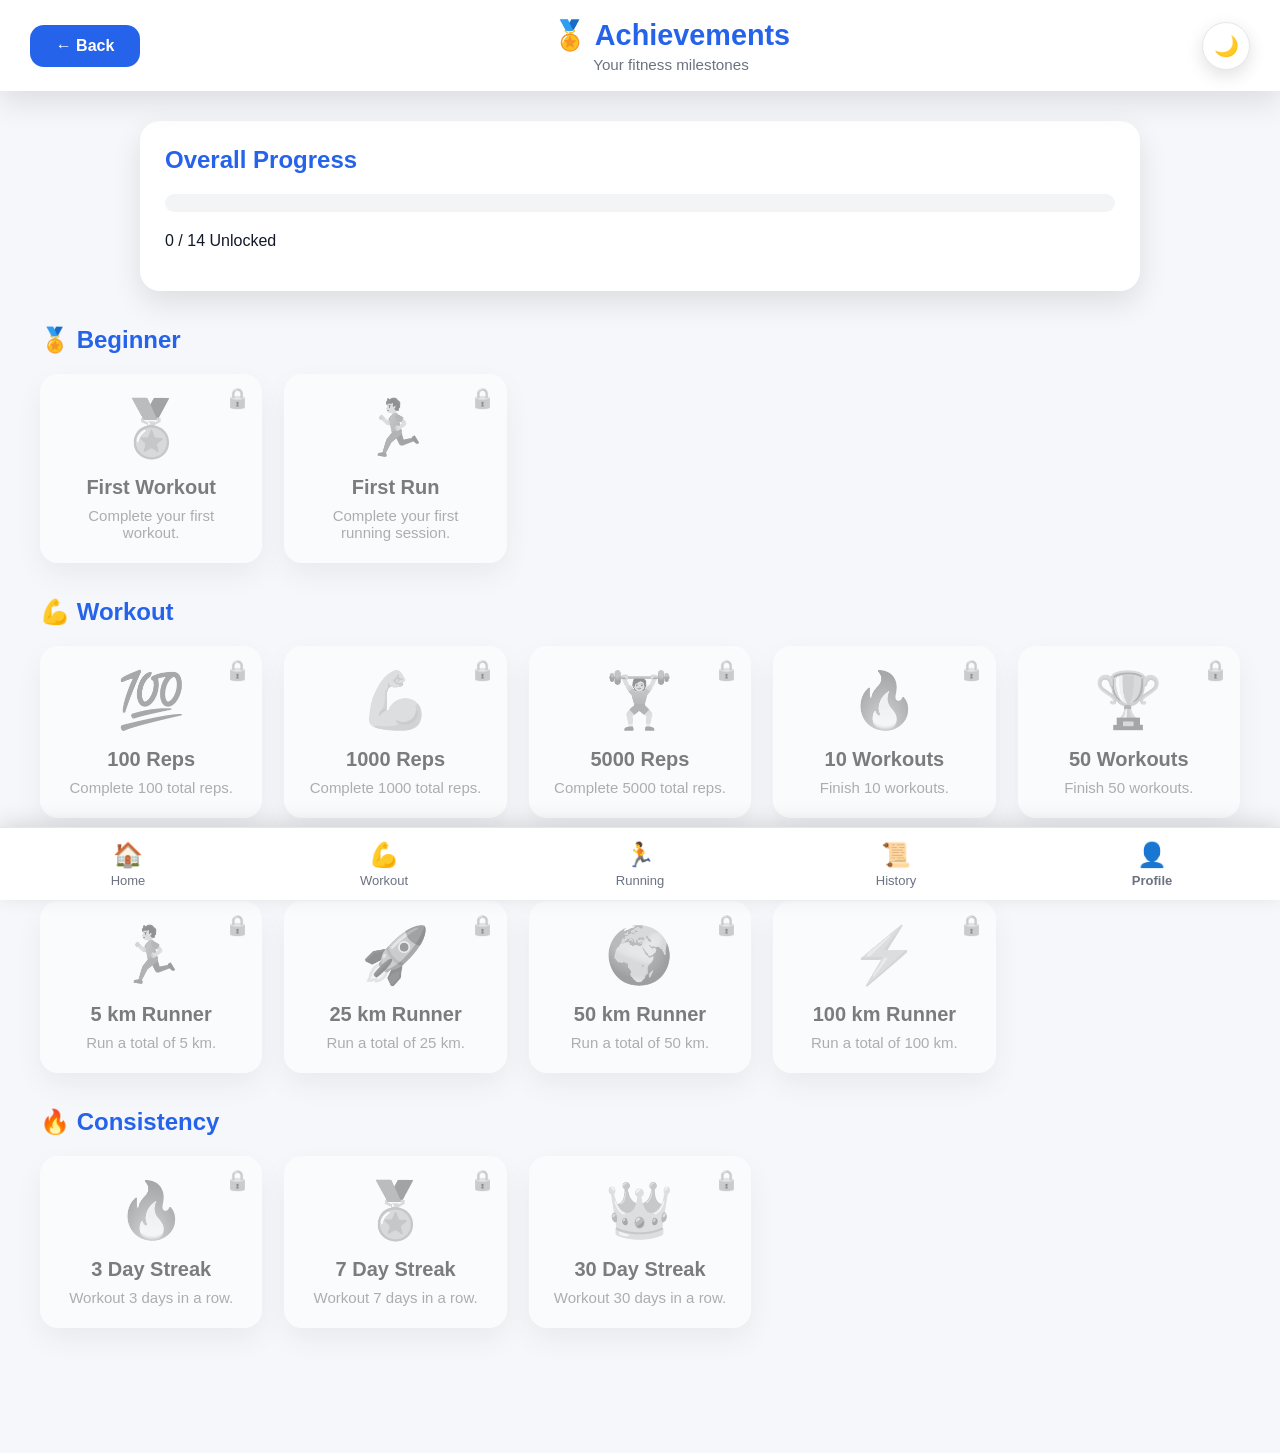
==== commit 83f98ba2: "Updated FitSphere" ====
--- a/achievements.html
+++ b/achievements.html
@@ -5,44 +5,35 @@
     <meta name="theme-color" content="#2563eb" />
     <meta charset="UTF-8" />
     <meta name="viewport" content="width=device-width, initial-scale=1.0" />
-
     <script>
       if (localStorage.getItem("fitness-theme") === "dark") {
         document.documentElement.classList.add("dark");
       }
     </script>
     <title>FitSphere</title>
-
     <link rel="stylesheet" href="themes.css" />
     <link rel="stylesheet" href="achievements.css" />
     <link rel="stylesheet" href="toast.css" />
     <link rel="stylesheet" href="responsive.css" />
   </head>
-
   <body>
-    <header class="page-header">
+    <header class="achievement-header">
       <button onclick="goBack()" class="back-btn">← Back</button>
-
-      <div class="header-title">
+      <div class="achievement-title">
         <h1>🏅 Achievements</h1>
         <p>Your fitness milestones</p>
       </div>
-
       <button id="themeToggle" class="theme-btn">🌙</button>
     </header>
-
     <!-- =====================================
 OVERALL PROGRESS
 ===================================== -->
-
     <section class="progress-section">
       <div class="progress-card">
         <h2>Overall Progress</h2>
-
         <div class="progress-bar">
           <div id="overallProgress"></div>
         </div>
-
         <p>
           <span id="unlockedCount">0</span> /
           <span id="totalAchievements">12</span>
@@ -50,51 +41,37 @@
         </p>
       </div>
     </section>
-
     <!-- =====================================
 BEGINNER
 ===================================== -->
-
     <section class="achievement-group">
       <h2>🏅 Beginner</h2>
-
       <div class="achievement-grid" id="beginnerAchievements"></div>
     </section>
-
     <!-- =====================================
 WORKOUT
 ===================================== -->
-
     <section class="achievement-group">
       <h2>💪 Workout</h2>
-
       <div class="achievement-grid" id="workoutAchievements"></div>
     </section>
-
     <!-- =====================================
 RUNNING
 ===================================== -->
-
     <section class="achievement-group">
       <h2>🏃 Running</h2>
-
       <div class="achievement-grid" id="runningAchievements"></div>
     </section>
-
     <!-- =====================================
 STREAK
 ===================================== -->
-
     <section class="achievement-group">
       <h2>🔥 Consistency</h2>
-
       <div class="achievement-grid" id="streakAchievements"></div>
     </section>
-
     <!-- =====================================
     BOTTOM NAVIGATION
     ===================================== -->
-
     <nav class="bottom-nav">
       <a href="index.html">
         <span>🏠</span>
@@ -117,11 +94,11 @@
         <small>Profile</small>
       </a>
     </nav>
-    <script src="back.js"></script>
-    <script src="theme.js"></script>
-    <script src="navigation.js"></script>
-    <script src="toast.js"></script>
-    <script src="achievementData.js"></script>
-    <script src="achievements.js"></script>
+    <script src="back.js" defer></script>
+    <script src="theme.js" defer></script>
+    <script src="navigation.js" defer></script>
+    <script src="toast.js" defer></script>
+    <script src="achievementData.js" defer></script>
+    <script src="achievements.js" defer></script>
   </body>
 </html>
--- a/themes.css
+++ b/themes.css
@@ -2,7 +2,6 @@
 html.dark-preload body {
   background: #121212;
 }
-
 /* ==========================================
    LIGHT THEME (DEFAULT)
 ========================================== */
@@ -109,67 +108,49 @@
 /* ===========================
    BOTTOM NAVIGATION
 =========================== */
-
 .bottom-nav {
   position: fixed;
   left: 0;
   bottom: 0;
   width: 100%;
-
   height: 72px;
-
   background: var(--surface);
-
   display: flex;
   justify-content: space-around;
   align-items: center;
-
   border-top: 1px solid var(--border);
-
   box-shadow: 0 -5px 20px rgba(0, 0, 0, 0.12);
-
   z-index: 9999;
 }
-
 .bottom-nav a {
   flex: 1;
   text-align: center;
   text-decoration: none;
   color: var(--text-secondary);
-
   display: flex;
   flex-direction: column;
   align-items: center;
-
   gap: 4px;
-
   padding: 10px 0;
-
   transition: 0.25s;
 }
-
 .bottom-nav a span {
   font-size: 24px;
 }
-
 .bottom-nav a small {
   font-size: 13px;
 }
-
 .bottom-nav a:hover {
   color: var(--primary);
 }
-
 .bottom-nav a.active {
   /* color: var(--primary); */
   font-weight: 600;
 }
-
 /* Prevent content from hiding behind nav
 body {
   padding-bottom: 90px;
 } */
-
 :root {
   --bottom-nav-height: 72px;
 }
--- a/achievements.css
+++ b/achievements.css
@@ -12,7 +12,7 @@
 /* ==========================================
    HEADER
 ========================================== */
-.page-header {
+.achievement-header {
   display: flex;
   align-items: center;
   justify-content: space-between;
@@ -24,16 +24,16 @@
   top: 0;
   z-index: 100;
 }
-.header-title {
+.achievement-title {
   flex: 1;
   text-align: center;
 }
-.page-header h1 {
+.achievement-header h1 {
   margin: 0;
   color: var(--primary);
   font-size: 1.8rem;
 }
-.page-header p {
+.achievement-header p {
   margin: 4px 0 0;
   color: var(--text-secondary);
   font-size: 0.95rem;
--- a/toast.css
+++ b/toast.css
@@ -3,55 +3,39 @@
   top: 25px;
   right: 25px;
   z-index: 9999;
-
   display: flex;
   flex-direction: column;
   gap: 12px;
 }
-
 .toast {
   min-width: 260px;
   max-width: 340px;
-
   padding: 14px 18px;
-
   border-radius: 14px;
-
   color: white;
-
   font-size: 15px;
-
   font-weight: 600;
-
   box-shadow: 0 10px 30px rgba(0, 0, 0, 0.25);
-
   transform: translateX(120%);
   opacity: 0;
-
   transition: 0.35s;
-
   display: flex;
   align-items: center;
   gap: 10px;
 }
-
 .toast.show {
   transform: translateX(0);
   opacity: 1;
 }
-
 .toast.success {
   background: #16a34a;
 }
-
 .toast.error {
   background: #dc2626;
 }
-
 .toast.warning {
   background: #f59e0b;
 }
-
 .toast.info {
   background: #2563eb;
 }
--- a/responsive.css
+++ b/responsive.css
@@ -1,740 +1,495 @@
-/*
-===============================================
-Responsive.css
-Fitness App v1.0
-Author : Harsh Gautam
-Supports:
-✓ Desktop
-✓ Laptop
-✓ Tablet
-✓ Mobile
-✓ Landscape
-✓ Foldables
-Last Updated: July 2026
-===============================================
-*/
-/* ==========================================
-   Global Responsive System
-==========================================*/
-*,
-*::before,
-*::after {
-  box-sizing: border-box;
-}
-html {
-  scroll-behavior: smooth;
-}
-img {
-  max-width: 100%;
-  height: auto;
-  display: block;
-}
-video,
-canvas {
-  max-width: 100%;
-}
-input,
-select,
-textarea,
-button {
-  max-width: 100%;
-}
-body {
-  overflow-x: hidden;
-}
-/* Prevent cards overflowing */
-.hero,
-.stats,
-.bottom-dashboard,
-.profile-container,
-.workout-container,
-.running-container,
-.history-container,
-.achievement-container {
-  width: 100%;
-}
-/* ==========================================
-      LARGE DESKTOP
-==========================================*/
-@media (max-width: 1600px) {
-  .hero,
-  .profile-container,
-  .workout-container,
-  .running-container,
-  .history-container {
-    padding-left: 40px;
-    padding-right: 40px;
-  }
-}
-/* ==========================================
-      LAPTOP
-==========================================*/
-@media (max-width: 1440px) {
+/* ===================================================
+                HOME PAGE
+=================================================== */
+@media (max-width: 1200px) {
+  .hero {
+    width: 95%;
+    gap: 40px;
+  }
+  .hero-content h2 {
+    font-size: 48px;
+  }
+  .hero-right {
+    width: 320px;
+  }
+  .bottom-dashboard {
+    width: 95%;
+  }
+  .stats {
+    width: 95%;
+  }
+}
+/* ===========================
+        TABLET
+=========================== */
+@media (max-width: 992px) {
+  .hero {
+    flex-direction: column;
+    text-align: center;
+    margin: 30px auto;
+  }
+  .hero-content {
+    width: 100%;
+  }
+  .hero-content h2 {
+    font-size: 42px;
+  }
+  .hero-content p {
+    max-width: 650px;
+    margin: 20px auto;
+  }
+  .hero-image {
+    order: 2;
+  }
+  .hero-image img {
+    max-width: 340px;
+  }
+  .hero-right {
+    width: 100%;
+    max-width: 650px;
+  }
+  .dashboard-card,
+  .quote-card {
+    width: 100%;
+  }
+  .stats {
+    grid-template-columns: repeat(2, 1fr);
+  }
+  .bottom-dashboard {
+    grid-template-columns: 1fr;
+  }
+  .achievement-home-card {
+    width: 100%;
+  }
+  .records-card {
+    width: 100%;
+  }
+}
+/* ===========================
+        MOBILE
+=========================== */
+@media (max-width: 768px) {
   header {
-    padding: 18px 40px;
+    padding: 15px 18px;
+  }
+  header h1 {
+    font-size: 24px;
   }
   .hero {
-    padding: 60px 40px;
+    width: 94%;
+    gap: 22px;
+    margin: 25px auto;
+  }
+  .hero-content h2 {
+    font-size: 34px;
+    line-height: 1.2;
+  }
+  .hero-content p {
+    font-size: 15px;
+    margin: 15px auto 25px;
+  }
+  .hero-image img {
+    max-width: 260px;
+  }
+  .hero-right {
+    gap: 15px;
+  }
+  .dashboard-card {
+    padding: 18px;
+  }
+  .dashboard-card h1 {
+    font-size: 34px;
+  }
+  .quote-card {
+    padding: 18px;
+  }
+  .quick-actions {
+    grid-template-columns: 1fr 1fr;
+    gap: 16px;
+    width: 94%;
+  }
+  .action-card {
+    padding: 18px;
   }
   .stats {
-    gap: 20px;
+    grid-template-columns: 1fr;
+    gap: 16px;
+    width: 94%;
+  }
+  .stat-card {
+    padding: 20px;
   }
   .bottom-dashboard {
-    gap: 20px;
-  }
-}
-/* ==========================================
-      TABLET LANDSCAPE
-==========================================*/
-@media (max-width: 1024px) {
-  header {
-    padding: 18px 30px;
-  }
+    width: 94%;
+    gap: 18px;
+  }
+  .achievement-home-card {
+    flex-direction: column;
+    align-items: flex-start;
+    padding: 20px;
+  }
+  .achievement-right {
+    width: 100%;
+    text-align: left;
+  }
+  .records-card {
+    padding: 20px;
+  }
+  .record {
+    padding: 10px 0;
+  }
+}
+/* ===========================
+        SMALL MOBILE
+=========================== */
+@media (max-width: 480px) {
   .hero {
-    padding: 45px 30px;
-  }
-  .stats {
+    margin-top: 20px;
+  }
+  .hero-content h2 {
+    font-size: 28px;
+  }
+  .hero-content p {
+    font-size: 14px;
+  }
+  .hero-image img {
+    max-width: 220px;
+  }
+  .dashboard-card h1 {
+    font-size: 30px;
+  }
+  .dashboard-card,
+  .quote-card,
+  .action-card,
+  .stat-card,
+  .records-card,
+  .achievement-home-card {
+    padding: 16px;
+    border-radius: 18px;
+  }
+  .quick-actions {
+    grid-template-columns: 1fr;
+  }
+  .action-card {
+    text-align: center;
+  }
+  .stat-card h2 {
+    font-size: 30px;
+  }
+  .home-progress {
+    height: 12px;
+  }
+  .record {
+    font-size: 14px;
+  }
+}
+/* ===========================
+        VERY SMALL DEVICES
+=========================== */
+@media (max-width: 360px) {
+  .hero-content h2 {
+    font-size: 24px;
+  }
+  .hero-content p {
+    font-size: 13px;
+  }
+  .hero-image img {
+    max-width: 180px;
+  }
+  .dashboard-card h1 {
+    font-size: 26px;
+  }
+}
+/* ===================================================
+   WORKOUT PAGE RESPONSIVE
+===================================================*/
+@media (max-width: 992px) {
+  .workout-grid {
+    display: flex;
+    flex-direction: column;
+    gap: 25px;
+  }
+  .selected-panel {
+    width: 100%;
+    margin: 0 auto;
+  }
+  .exercise-grid {
+    grid-template-columns: repeat(2, 1fr);
+  }
+  .workout-layout {
+    display: flex;
+    flex-direction: column;
+    align-items: center;
+    gap: 25px;
+  }
+  .exercise-column {
+    display: flex;
+    justify-content: center;
+    width: 100%;
+  }
+  .exercise-column img {
+    width: 280px;
+    max-width: 100%;
+  }
+  .counter-column {
+    width: 100%;
+    display: grid;
+    grid-template-columns: repeat(3, 1fr);
+    gap: 15px;
+  }
+  .workout-controls {
+    display: flex;
+    justify-content: center;
+    gap: 15px;
+    flex-wrap: wrap;
+  }
+  .workout-controls button {
+    width: auto;
+    min-width: 130px;
+  }
+}
+@media (max-width: 768px) {
+  .workout-container {
+    padding: 18px;
+  }
+  .exercise-grid {
+    grid-template-columns: 1fr;
+    gap: 18px;
+  }
+  .selected-panel {
+    margin-top: 20px;
+  }
+  .selected-panel h2 {
+    text-align: center;
+  }
+  #selectedExercises {
+    padding: 0;
+  }
+  #startWorkout {
+    width: 100%;
+  }
+  .workout-layout {
+    display: flex;
+    flex-direction: column;
+    align-items: center;
+  }
+  .exercise-column {
+    width: 100%;
+    display: flex;
+    justify-content: center;
+  }
+  .exercise-column img {
+    width: 220px;
+    margin: auto;
+  }
+  .counter-column {
+    grid-template-columns: 1fr;
+    width: 100%;
+  }
+  .counter-card,
+  .rest-card {
+    display: flex;
+    justify-content: space-between;
+    align-items: center;
+    padding: 16px;
+    min-height: 80px;
+  }
+  .counter-card h3,
+  .rest-card h3 {
+    margin: 0;
+    font-size: 15px;
+  }
+  #counterValue,
+  #timer,
+  #restTimer {
+    margin: 0;
+    font-size: 28px;
+  }
+  .progress-container {
+    height: 12px;
+  }
+  .progress-bar {
+    height: 12px;
+    width: 0%;
+  }
+  .workout-controls {
     display: grid;
     grid-template-columns: repeat(2, 1fr);
-    gap: 20px;
-  }
-  .bottom-dashboard {
+    gap: 12px;
+    width: 100%;
+  }
+  .workout-controls button {
+    width: 100%;
+    min-width: 0;
+  }
+  .modal-content {
+    width: 92%;
+    max-width: 380px;
+    padding: 20px;
+  }
+  .stepper {
+    justify-content: center;
+  }
+  .duration-row {
     flex-direction: column;
-    gap: 25px;
-  }
-  .achievement-home-card,
-  .records-card {
-    width: 100%;
-  }
-}
-/* ==========================================
-      TABLET
-==========================================*/
-@media (max-width: 768px) {
-  header {
-    padding: 16px 20px;
-  }
-  header h1,
-  header h2,
-  header h3 {
-    font-size: 1.3rem;
-  }
-  .primary-btn,
-  button {
-    width: 100%;
-  }
-  .stats {
-    grid-template-columns: 1fr;
-  }
-  .bottom-dashboard {
-    display: flex;
-    flex-direction: column;
-  }
-}
-/* ==========================================
-      LARGE PHONE
-==========================================*/
-@media (max-width: 600px) {
-  body {
-    font-size: 15px;
-  }
-  header {
-    padding: 15px;
-  }
-  .theme-btn {
-    width: 45px;
-    height: 45px;
-  }
-  button {
-    min-height: 48px;
-  }
-  input,
-  select,
-  textarea {
-    min-height: 48px;
-  }
-}
-/* ==========================================
-      PHONE
-==========================================*/
+    gap: 15px;
+  }
+}
 @media (max-width: 480px) {
-  header {
-    padding: 14px;
-  }
-  body {
-    padding-bottom: 85px;
-  }
-  h1 {
-    font-size: 1.6rem;
-  }
-  h2 {
-    font-size: 1.3rem;
-  }
-  h3 {
-    font-size: 1.05rem;
-  }
-  p {
-    font-size: 0.95rem;
-  }
-}
-/* ==========================================
-      SMALL PHONE
-==========================================*/
-@media (max-width: 360px) {
-  body {
-    font-size: 14px;
-  }
-  header h1,
-  header h2,
-  header h3 {
-    font-size: 1.1rem;
-  }
-  button {
-    font-size: 0.9rem;
-  }
-}
-/* ==========================================
-        HOME PAGE
-==========================================*/
-/* ---------- 1024px ---------- */
-@media (max-width: 1024px) {
-  .hero {
-    padding: 50px 30px;
-  }
-  .hero-content {
-    display: flex;
-    flex-direction: column;
-    align-items: flex-start;
-  }
-  .hero h2 {
-    font-size: 2.3rem;
-    line-height: 1.2;
-  }
-  .hero p {
-    max-width: 650px;
-  }
-  .dashboard-side {
-    width: 100%;
-    margin-top: 30px;
-  }
-  .dashboard-card,
-  .quote-card {
-    width: 100%;
-  }
-  .bottom-dashboard {
-    flex-direction: column;
-  }
-  .achievement-home-card,
-  .records-card {
-    width: 100%;
-  }
-}
-/* ---------- 768px ---------- */
-@media (max-width: 768px) {
-  .hero {
-    padding: 40px 20px;
-  }
-  .hero-content {
-    display: flex;
-    flex-direction: column;
-  }
-  .greeting {
-    font-size: 1rem;
-  }
-  .hero h2 {
-    font-size: 2rem;
-    line-height: 1.25;
-  }
-  .hero p {
-    font-size: 0.95rem;
-    margin-bottom: 25px;
-  }
-  .primary-btn {
-    width: 100%;
-  }
-  .stats {
-    display: grid;
-    grid-template-columns: 1fr;
-    gap: 18px;
-  }
-  .stat-card {
-    width: 100%;
-  }
-  .dashboard-card {
-    margin-bottom: 15px;
-  }
-  .quote-card {
-    margin-bottom: 20px;
-  }
-  .bottom-dashboard {
-    display: flex;
-    flex-direction: column;
-    gap: 20px;
-  }
-}
-/* ---------- 600px ---------- */
-@media (max-width: 600px) {
-  .hero {
-    text-align: left;
-    padding: 35px 18px;
-  }
-  .hero h2 {
-    font-size: 1.8rem;
-  }
-  .hero p {
-    font-size: 0.92rem;
-  }
-  .dashboard-card {
-    padding: 18px;
-  }
-  .dashboard-card h1 {
-    font-size: 2rem;
-  }
-  .quote-card {
-    padding: 18px;
-  }
-  .quote-card p {
-    font-size: 0.92rem;
-  }
-  .stat-card {
-    padding: 20px;
-  }
-  .stat-card h2 {
-    font-size: 1.8rem;
-  }
-}
-/* ---------- 480px ---------- */
-@media (max-width: 480px) {
-  .hero {
-    padding: 30px 15px;
-  }
-  .hero h2 {
-    font-size: 1.6rem;
-  }
-  .hero p {
-    font-size: 0.9rem;
-  }
-  .dashboard-card h3 {
-    font-size: 1rem;
-  }
-  .dashboard-card h1 {
-    font-size: 1.7rem;
-  }
-  .quote-card h3 {
-    font-size: 1rem;
-  }
-  .quote-card p {
-    font-size: 0.88rem;
-  }
-  .achievement-home-card {
+  .exercise-column img {
+    width: 190px;
+  }
+  .workout-top {
     display: flex;
     flex-direction: column;
     gap: 15px;
-    padding: 18px;
-  }
-  .achievement-left {
-    width: 100%;
-  }
-  .achievement-right {
-    width: 100%;
-  }
-  .records-card {
-    padding: 18px;
-  }
-  .record {
-    display: flex;
-    justify-content: space-between;
-    align-items: center;
-    margin: 12px 0;
-  }
-}
-/* ---------- 360px ---------- */
+  }
+  .exercise-info {
+    text-align: center;
+  }
+  .exercise-info h1 {
+    font-size: 28px;
+  }
+  .exercise-info p {
+    font-size: 15px;
+  }
+  .counter-card,
+  .rest-card {
+    padding: 14px;
+  }
+  #counterValue,
+  #timer,
+  #restTimer {
+    font-size: 22px;
+  }
+  .workout-controls {
+    grid-template-columns: 1fr 1fr;
+    gap: 10px;
+  }
+  .workout-controls button {
+    padding: 12px;
+    font-size: 14px;
+  }
+  .summary-grid {
+    grid-template-columns: 1fr;
+  }
+  .summary-card {
+    padding: 18px;
+  }
+  .modal-content {
+    padding: 18px;
+  }
+}
 @media (max-width: 360px) {
-  .hero {
-    padding: 25px 12px;
-  }
-  .hero h2 {
-    font-size: 1.45rem;
-  }
-  .hero p {
-    font-size: 0.85rem;
-  }
-  .dashboard-card {
-    padding: 15px;
-  }
-  .quote-card {
-    padding: 15px;
-  }
-  .stat-card {
-    padding: 16px;
-  }
-  .records-card {
-    padding: 15px;
-  }
-}
-/* ==========================================
-        WORKOUT PAGE
-==========================================*/
-/* ---------- 1024px ---------- */
-@media (max-width: 1024px) {
-  .workout-container {
-    padding: 30px;
-  }
-  .exercise-grid,
-  .exercise-list,
-  .workout-grid {
-    display: grid;
-    grid-template-columns: repeat(2, 1fr);
-    gap: 20px;
-  }
-  .exercise-card,
-  .workout-card,
-  .selected-card {
-    width: 100%;
-  }
-  .workout-summary {
-    width: 100%;
-  }
-  .current-workout {
-    width: 100%;
-  }
-}
-/* ---------- 768px ---------- */
-@media (max-width: 768px) {
-  .workout-container {
-    padding: 20px;
-  }
-  .exercise-grid,
-  .exercise-list,
-  .workout-grid {
-    grid-template-columns: 1fr;
-  }
-  .exercise-card,
-  .workout-card,
-  .selected-card {
-    width: 100%;
-  }
-  .exercise-card img {
-    width: 100%;
-    height: auto;
-  }
-  .current-workout {
-    padding: 20px;
-  }
-  .exercise-name {
-    font-size: 1.6rem;
-    text-align: center;
-  }
-  .rep-count {
-    font-size: 3rem;
-  }
-  .timer {
-    font-size: 2.2rem;
-  }
-  .progress-container {
-    width: 100%;
-  }
-  .progress-bar {
-    width: 100%;
-  }
-  .controls {
-    display: flex;
-    flex-direction: column;
-    gap: 15px;
-  }
-  .controls button {
-    width: 100%;
-  }
-}
-/* ---------- 600px ---------- */
-@media (max-width: 600px) {
-  .workout-container {
-    padding: 18px;
-  }
-  .exercise-card {
-    padding: 18px;
-  }
-  .exercise-card h3 {
-    font-size: 1.1rem;
-  }
-  .exercise-card p {
-    font-size: 0.9rem;
-  }
-  .rep-count {
-    font-size: 2.5rem;
-  }
-  .timer {
-    font-size: 2rem;
-  }
-  .summary-screen {
-    padding: 20px;
-  }
-  .summary-card {
-    width: 100%;
-  }
-  .summary-card h2 {
-    font-size: 1.5rem;
-  }
-  .summary-card p {
-    font-size: 0.95rem;
-  }
-}
-/* ---------- 480px ---------- */
-@media (max-width: 480px) {
-  .workout-container {
-    padding: 15px;
-  }
-  .exercise-card {
-    padding: 16px;
-  }
-  .exercise-card img {
-    border-radius: 12px;
-  }
-  .exercise-name {
-    font-size: 1.35rem;
-  }
-  .rep-count {
-    font-size: 2.2rem;
-  }
-  .timer {
-    font-size: 1.8rem;
-  }
-  .current-workout {
-    padding: 18px;
-  }
-  .rest-screen {
-    padding: 18px;
-  }
-  .rest-timer {
-    font-size: 2rem;
-  }
-  .summary-card {
-    padding: 18px;
-  }
-  .summary-card h2 {
-    font-size: 1.3rem;
-  }
-  .summary-card h3 {
-    font-size: 1rem;
-  }
-  .controls {
-    gap: 12px;
-  }
-  .controls button {
-    min-height: 50px;
-  }
-}
-/* ---------- 360px ---------- */
-@media (max-width: 360px) {
-  .workout-container {
-    padding: 12px;
-  }
-  .exercise-card {
-    padding: 14px;
-  }
-  .exercise-name {
-    font-size: 1.2rem;
-  }
-  .rep-count {
-    font-size: 2rem;
-  }
-  .timer {
-    font-size: 1.6rem;
-  }
-  .summary-card {
-    padding: 15px;
-  }
-  .summary-card h2 {
-    font-size: 1.15rem;
-  }
-  .summary-card p {
-    font-size: 0.85rem;
-  }
-}
-/* ==========================================
-        MODALS
-==========================================*/
-@media (max-width: 768px) {
-  .modal,
-  .dialog,
-  .popup {
-    width: 95%;
-    max-width: 500px;
-    margin: auto;
-  }
-  .modal-content {
-    width: 100%;
-    padding: 20px;
-  }
-}
-/* ==========================================
-      VOICE ASSISTANT
-==========================================*/
-@media (max-width: 768px) {
-  .voice-btn {
-    width: 65px;
-    height: 65px;
-    font-size: 26px;
-  }
-  .voice-indicator {
-    font-size: 0.95rem;
-  }
-}
-/* ==========================================
-      WORKOUT BUTTONS
-==========================================*/
-@media (max-width: 600px) {
-  .start-btn,
-  .stop-btn,
-  .pause-btn,
-  .resume-btn,
-  .next-btn,
-  .finish-btn {
-    width: 100%;
-    margin-top: 10px;
-  }
-}
-/* ==========================================
-      PROGRESS BAR
-==========================================*/
-@media (max-width: 480px) {
-  .progress {
-    height: 10px;
-  }
-  .progress-bar {
-    height: 10px;
-  }
-}
-/* ==========================================
-        RUNNING PAGE
-==========================================*/
-/* ---------- 1024px ---------- */
-@media (max-width: 1024px) {
+  .exercise-column img {
+    width: 160px;
+  }
+  .exercise-info h1 {
+    font-size: 24px;
+  }
+  #counterValue,
+  #timer,
+  #restTimer {
+    font-size: 20px;
+  }
+  .workout-controls {
+    grid-template-columns: 1fr;
+  }
+  .workout-controls button {
+    width: 100%;
+  }
+}
+/* ===================================================
+   PART 3 — RUNNING PAGE
+===================================================*/
+@media (max-width: 992px) {
   .running-container {
-    padding: 30px;
-  }
-  #map,
-  .map-container {
-    width: 100%;
-    height: 420px;
-    border-radius: 18px;
+    padding: 25px;
   }
   .run-dashboard,
   .run-stats {
     display: grid;
     grid-template-columns: repeat(2, 1fr);
-    gap: 20px;
-  }
-  .run-card,
-  .stat-card {
-    width: 100%;
-  }
-  .run-controls {
+    gap: 18px;
+  }
+  #map,
+  .map-container {
+    height: 420px;
+  }
+  .running-buttons,
+  .button-row {
     display: flex;
     justify-content: center;
     gap: 15px;
     flex-wrap: wrap;
   }
-}
-/* ---------- 768px ---------- */
+  .running-buttons button,
+  .button-row button {
+    width: auto;
+    min-width: 140px;
+  }
+}
+/* ========================= */
 @media (max-width: 768px) {
   .running-container {
+    padding: 0;
+  }
+  #map {
+    height: 320px;
+  }
+  #time {
+    font-size: 48px;
+  }
+  .stats-grid {
+    grid-template-columns: 1fr;
+  }
+  .stat-card {
+    flex-direction: row;
+    justify-content: space-between;
+    padding: 16px 18px;
+  }
+  .stat-card h2 {
+    font-size: 22px;
+  }
+  .button-row {
+    display: grid;
+    grid-template-columns: repeat(3, 1fr);
+    gap: 10px;
+  }
+  .button-row button {
+    width: 100%;
+    min-width: 0;
+    padding: 14px 8px;
+  }
+  .summary-card {
     padding: 20px;
   }
-  #map,
-  .map-container {
-    width: 100%;
-    height: 350px;
-  }
-  .run-dashboard,
-  .run-stats {
-    grid-template-columns: 1fr;
-  }
-  .run-card,
+}
+/* ========================= */
+@media (max-width: 480px) {
+  #map {
+    height: 250px;
+  }
+  #time {
+    font-size: 38px;
+  }
+  .button-row {
+    grid-template-columns: 1fr;
+  }
+  .button-row button {
+    width: 100%;
+  }
   .stat-card {
-    width: 100%;
-  }
-  .run-controls {
-    display: flex;
-    flex-direction: column;
-    gap: 15px;
-  }
-  .run-controls button {
-    width: 100%;
-  }
-  .distance-value,
-  .speed-value,
-  .pace-value,
-  .calorie-value {
-    font-size: 2rem;
-  }
-}
-/* ---------- 600px ---------- */
-@media (max-width: 600px) {
-  .running-container {
-    padding: 18px;
-  }
-  #map,
-  .map-container {
-    height: 300px;
-  }
-  .run-card {
-    padding: 18px;
-  }
-  .run-card h3 {
-    font-size: 1rem;
-  }
-  .distance-value,
-  .speed-value,
-  .pace-value,
-  .calorie-value {
-    font-size: 1.8rem;
-  }
-  .timer {
-    font-size: 2rem;
-  }
-  .run-summary {
-    padding: 20px;
+    padding: 14px;
+  }
+  .stat-card h2 {
+    font-size: 18px;
   }
   .summary-card {
-    width: 100%;
-  }
-}
-/* ---------- 480px ---------- */
-@media (max-width: 480px) {
-  .running-container {
-    padding: 15px;
-  }
-  #map,
-  .map-container {
-    height: 250px;
-  }
-  .run-card {
-    padding: 16px;
-  }
-  .run-card h3 {
-    font-size: 0.95rem;
-  }
-  .distance-value,
-  .speed-value,
-  .pace-value,
-  .calorie-value {
-    font-size: 1.6rem;
-  }
-  .timer {
-    font-size: 1.7rem;
-  }
-  .run-controls button {
-    min-height: 50px;
-  }
-  .summary-card {
-    padding: 18px;
-  }
-  .summary-card h2 {
-    font-size: 1.3rem;
-  }
-}
-/* ---------- 360px ---------- */
+    padding: 18px;
+  }
+}
+/* ========================= */
 @media (max-width: 360px) {
   .running-container {
     padding: 12px;
@@ -743,65 +498,37 @@
   .map-container {
     height: 220px;
   }
-  .run-card {
-    padding: 14px;
-  }
+  .run-time {
+    font-size: 40px;
+  }
+  .speed-value,
   .distance-value,
-  .speed-value,
   .pace-value,
   .calorie-value {
-    font-size: 1.4rem;
-  }
-  .timer {
-    font-size: 1.5rem;
-  }
-  .summary-card {
-    padding: 15px;
-  }
-  .summary-card h2 {
-    font-size: 1.1rem;
-  }
-}
-/* ==========================================
-      GPS STATUS
-==========================================*/
+    font-size: 22px;
+  }
+  .running-buttons,
+  .button-row {
+    grid-template-columns: 1fr;
+  }
+  .running-buttons button,
+  .button-row button {
+    width: 100%;
+  }
+}
+/* ===========================
+   GPS CARD
+=========================== */
 @media (max-width: 768px) {
   .gps-status,
-  .location-status,
-  .signal-card {
+  .location-status {
     width: 100%;
     text-align: center;
   }
 }
-/* ==========================================
-      RUN SUMMARY
-==========================================*/
-@media (max-width: 600px) {
-  .run-summary {
-    display: flex;
-    flex-direction: column;
-    gap: 15px;
-  }
-  .summary-item {
-    width: 100%;
-  }
-}
-/* ==========================================
-      RUN BUTTONS
-==========================================*/
-@media (max-width: 600px) {
-  .start-run,
-  .pause-run,
-  .resume-run,
-  .stop-run,
-  .finish-run {
-    width: 100%;
-    margin-top: 10px;
-  }
-}
-/* ==========================================
-      MAP CONTROLS
-==========================================*/
+/* ===========================
+   MAP CONTROLS
+=========================== */
 @media (max-width: 480px) {
   .leaflet-control-container {
     transform: scale(0.9);
@@ -809,1266 +536,419 @@
   }
 }
 /* ==========================================
-      RUNNING HEADER
-==========================================*/
+   PROFILE RESPONSIVE
+========================================== */
+/* ---------- Large Laptop ---------- */
+@media (max-width: 1200px) {
+  .profile-container {
+    width: 95%;
+    gap: 20px;
+  }
+}
+/* ---------- Tablet ---------- */
+@media (max-width: 992px) {
+  header {
+    padding: 16px 20px;
+  }
+  header h3 {
+    font-size: 24px;
+  }
+  .profile-container {
+    grid-template-columns: 1fr;
+    width: 94%;
+    margin: 25px auto 100px;
+  }
+  .hero-card {
+    grid-column: span 1;
+  }
+  #profileAvatar {
+    width: 130px;
+    height: 130px;
+  }
+  #displayName {
+    font-size: 28px;
+  }
+  .stats-grid {
+    grid-template-columns: repeat(3, 1fr);
+  }
+}
+/* ---------- Mobile ---------- */
+@media (max-width: 768px) {
+  header {
+    padding: 14px 18px;
+  }
+  header h3 {
+    font-size: 22px;
+  }
+  .profile-container {
+    gap: 18px;
+  }
+  .profile-card {
+    padding: 20px;
+  }
+  #profileAvatar {
+    width: 120px;
+    height: 120px;
+  }
+  #displayName {
+    font-size: 25px;
+  }
+  .subtitle {
+    font-size: 15px;
+  }
+  .bmi-card {
+    padding: 18px;
+  }
+  .bmi-card h2 {
+    font-size: 38px;
+  }
+  .stats-grid {
+    grid-template-columns: repeat(2, 1fr);
+  }
+  .stat-box {
+    padding: 16px;
+  }
+  .stat-box h3 {
+    font-size: 24px;
+  }
+  .record-item {
+    padding: 14px;
+  }
+  #weeklyChart {
+    height: 220px;
+  }
+}
+/* ---------- Small Mobile ---------- */
+@media (max-width: 576px) {
+  .profile-container {
+    width: 95%;
+    margin: 20px auto 95px;
+  }
+  .profile-card {
+    border-radius: 18px;
+    padding: 18px;
+  }
+  #profileAvatar {
+    width: 105px;
+    height: 105px;
+  }
+  #displayName {
+    font-size: 22px;
+  }
+  .subtitle {
+    font-size: 14px;
+  }
+  .stats-grid {
+    grid-template-columns: 1fr 1fr;
+    gap: 12px;
+  }
+  .stat-box {
+    padding: 14px;
+  }
+  .stat-box h3 {
+    font-size: 21px;
+  }
+  label {
+    font-size: 15px;
+  }
+  input,
+  select {
+    padding: 11px;
+    font-size: 15px;
+  }
+  #profileForm button {
+    padding: 14px;
+  }
+  .record-item {
+    flex-direction: column;
+    align-items: flex-start;
+    gap: 6px;
+  }
+  .badge {
+    width: 100%;
+    box-sizing: border-box;
+  }
+  #weeklyChart {
+    height: 200px;
+  }
+}
+/* ---------- Very Small Phones ---------- */
+@media (max-width: 400px) {
+  header {
+    padding: 12px 14px;
+  }
+  header h3 {
+    font-size: 20px;
+  }
+  .profile-card {
+    padding: 15px;
+  }
+  #profileAvatar {
+    width: 90px;
+    height: 90px;
+  }
+  #displayName {
+    font-size: 20px;
+  }
+  .bmi-card h2 {
+    font-size: 32px;
+  }
+  .stats-grid {
+    grid-template-columns: 1fr;
+  }
+  .stat-box {
+    padding: 15px;
+  }
+  .stat-box h3 {
+    font-size: 22px;
+  }
+  .record-item {
+    font-size: 14px;
+  }
+  .view-all {
+    display: block;
+    text-align: center;
+  }
+}
+/* ==========================================
+   RESPONSIVE
+========================================== */
+/* Tablet */
+@media (max-width: 992px) {
+  .history-container {
+    width: 95%;
+    margin: 25px auto;
+  }
+  .history-grid {
+    grid-template-columns: 1fr;
+    gap: 18px;
+  }
+  .history-body {
+    flex-direction: column;
+  }
+  .history-section {
+    width: 100%;
+  }
+}
+/* Mobile */
+@media (max-width: 768px) {
+  .history-header {
+    padding: 12px;
+    gap: 8px;
+  }
+  .back-btn {
+    min-width: 72px;
+    padding: 10px 14px;
+    font-size: 14px;
+  }
+  .history-header h1 {
+    font-size: 1.15rem;
+  }
+  .header-actions {
+    gap: 8px;
+  }
+  .icon-btn,
+  .theme-btn {
+    width: 40px;
+    height: 40px;
+    font-size: 17px;
+  }
+  .history-container {
+    width: 95%;
+    margin: 20px auto;
+  }
+  .history-card {
+    padding: 18px;
+  }
+  .history-section {
+    padding: 16px;
+  }
+  .modal-content {
+    width: 92%;
+    padding: 22px;
+  }
+  .modal-buttons {
+    flex-direction: column;
+  }
+  .modal-buttons button {
+    width: 100%;
+  }
+}
+/* Small Phones */
+@media (max-width: 480px) {
+  .history-header {
+    padding: 10px;
+  }
+  .back-btn {
+    min-width: 60px;
+    padding: 8px 12px;
+    font-size: 13px;
+  }
+  .history-header h1 {
+    font-size: 1rem;
+  }
+  .history-card {
+    padding: 15px;
+    border-radius: 16px;
+  }
+  .history-section {
+    padding: 14px;
+    border-radius: 12px;
+  }
+  .history-card h3 {
+    font-size: 18px;
+  }
+  .history-section h3 {
+    font-size: 17px;
+  }
+  .history-section p {
+    font-size: 14px;
+  }
+  .danger-btn,
+  .cancel-btn,
+  .delete-entry {
+    padding: 12px;
+    font-size: 15px;
+  }
+  .modal-content h2 {
+    font-size: 22px;
+  }
+  .modal-content p {
+    font-size: 15px;
+  }
+}
+/* =====================================================
+   ACHIEVEMENTS PAGE
+===================================================== */
+@media (max-width: 1100px) {
+  .achievement-grid {
+    grid-template-columns: repeat(3, 1fr);
+  }
+}
+@media (max-width: 900px) {
+  .progress-section,
+  .achievement-group {
+    padding: 0 16px;
+  }
+  .achievement-grid {
+    grid-template-columns: repeat(2, 1fr);
+    gap: 18px;
+  }
+  .progress-card {
+    padding: 22px;
+  }
+}
+@media (max-width: 768px) {
+  .achievement-header {
+    padding: 14px 16px;
+    gap: 10px;
+  }
+  .achievement-title h1 {
+    font-size: 1.3rem;
+  }
+  .achievement-title p {
+    font-size: 0.82rem;
+  }
+  .progress-card {
+    padding: 20px;
+  }
+  .progress-card h2 {
+    font-size: 1.2rem;
+  }
+  .achievement-group h2 {
+    font-size: 1.25rem;
+  }
+  .badge-icon {
+    font-size: 46px;
+  }
+  .achievement-card {
+    padding: 18px;
+  }
+  .achievement-card h3 {
+    font-size: 18px;
+  }
+  .achievement-card p {
+    font-size: 14px;
+  }
+  .unlock-date {
+    font-size: 12px;
+  }
+}
 @media (max-width: 600px) {
-  .running-header {
-    text-align: center;
-  }
-  .running-header h2 {
-    font-size: 1.6rem;
-  }
-  .running-header p {
-    font-size: 0.9rem;
-  }
-}
-/* Back Button Fix */
-@media (max-width: 768px) {
+  .achievement-grid {
+    grid-template-columns: 1fr;
+  }
+  .progress-card {
+    padding: 18px;
+  }
+  .progress-bar {
+    height: 15px;
+  }
+  .badge-icon {
+    font-size: 42px;
+  }
+}
+@media (max-width: 480px) {
+  .achievement-header {
+    padding: 12px;
+  }
   .back-btn {
-    width: auto;
-    min-width: 110px;
-    padding: 12px 18px;
-    font-size: 16px;
-    white-space: nowrap;
-  }
-}
-@media (max-width: 480px) {
-  .back-btn {
-    min-width: 100px;
-    padding: 10px 16px;
-    font-size: 15px;
-  }
-}
-/* ==========================================
-   HISTORY + ACHIEVEMENTS
-==========================================*/
-/* ==========================================
-        HISTORY PAGE
-==========================================*/
-/* ---------- 1024px ---------- */
-@media (max-width: 1024px) {
-  .history-container {
-    padding: 30px;
-  }
-  .history-grid {
-    display: grid;
-    grid-template-columns: repeat(2, 1fr);
-    gap: 20px;
-  }
-  .history-card {
-    width: 100%;
-  }
-  .filter-bar {
-    display: flex;
-    flex-wrap: wrap;
-    gap: 15px;
-  }
-  .filter-bar select,
-  .filter-bar input,
-  .filter-bar button {
-    flex: 1;
-  }
-}
-/* ---------- 768px ---------- */
-@media (max-width: 768px) {
-  .history-container {
-    padding: 20px;
-  }
-  .history-grid {
-    grid-template-columns: 1fr;
-  }
-  .history-card {
-    width: 100%;
-  }
-  .history-header {
-    display: flex;
-    flex-direction: row;
-    justify-content: space-between;
-    align-items: center;
-
-    flex-wrap: nowrap;
-
-    gap: 8px;
-
-    padding: 14px 16px;
-  }
-
-  .header-title {
-    flex: 1;
-    min-width: 0;
-    text-align: center;
-  }
-
-  .history-header h1 {
-    font-size: 1.3rem;
-    white-space: nowrap;
-    overflow: hidden;
-    text-overflow: ellipsis;
-  }
-
-  .back-btn {
-    width: auto;
-    min-width: 90px;
+    min-width: 70px;
     padding: 10px 14px;
-    margin-bottom: 0;
-    flex-shrink: 0;
-  }
-  .danger-btn {
-    width: auto;
-    min-width: 90px;
-    padding: 10px 14px;
-    margin-bottom: 10px;
-  }
-
+    font-size: 14px;
+  }
   .theme-btn {
     width: 42px;
     height: 42px;
-    flex-shrink: 0;
-  }
-  .filter-bar {
-    flex-direction: column;
-  }
-  .filter-bar input,
-  .filter-bar select,
-  .filter-bar button {
-    width: 100%;
-  }
-  .history-stats {
-    display: grid;
-    grid-template-columns: repeat(2, 1fr);
-    gap: 15px;
-  }
-}
-/* ---------- 600px ---------- */
-@media (max-width: 600px) {
-  .history-container {
-    padding: 18px;
-  }
-  .history-card {
-    padding: 18px;
-  }
-  .history-card h3 {
-    font-size: 1rem;
-  }
-  .history-card p {
-    font-size: 0.9rem;
-  }
-  .history-stats {
-    grid-template-columns: 1fr;
-  }
-}
-/* ---------- 480px ---------- */
-@media (max-width: 480px) {
-  .history-container {
-    padding: 15px;
-  }
-  .history-card {
-    padding: 16px;
-  }
-  .history-card h3 {
-    font-size: 0.95rem;
-  }
-  .history-card p {
-    font-size: 0.85rem;
-  }
-  .filter-bar {
-    gap: 12px;
-  }
-}
-/* ---------- 360px ---------- */
-@media (max-width: 360px) {
-  .history-container {
-    padding: 12px;
-  }
-  .history-card {
-    padding: 14px;
-  }
-  .history-card h3 {
-    font-size: 0.9rem;
-  }
-  .history-card p {
-    font-size: 0.8rem;
-  }
-}
-/* ==========================================
-      ACHIEVEMENTS PAGE
-==========================================*/
-/* ---------- 1024px ---------- */
-@media (max-width: 1024px) {
-  .achievement-grid {
-    display: grid;
-    grid-template-columns: repeat(2, 1fr);
-    gap: 20px;
-  }
-  .achievement-card {
-    width: 100%;
-  }
-}
-/* ---------- 768px ---------- */
-@media (max-width: 768px) {
-  .achievement-container {
-    padding: 20px;
-  }
-  .achievement-grid {
-    grid-template-columns: 1fr;
-  }
-  .achievement-card {
-    width: 100%;
-  }
-  .achievement-icon {
-    font-size: 3rem;
-  }
-  .progress-bar {
-    width: 100%;
-  }
-}
-/* ---------- 600px ---------- */
-@media (max-width: 600px) {
-  .achievement-container {
-    padding: 18px;
-  }
-  .achievement-card {
-    padding: 18px;
-  }
-  .achievement-card h3 {
-    font-size: 1rem;
-  }
-  .achievement-card p {
-    font-size: 0.9rem;
-  }
-  .achievement-icon {
-    font-size: 2.7rem;
-  }
-}
-/* ---------- 480px ---------- */
-@media (max-width: 480px) {
-  .achievement-container {
-    padding: 15px;
+  }
+  .achievement-title h1 {
+    font-size: 1.1rem;
+  }
+  .achievement-title p {
+    display: none;
+  }
+  .progress-card h2 {
+    font-size: 18px;
+  }
+  .progress-card p {
+    font-size: 14px;
+  }
+  .achievement-group {
+    margin: 24px auto;
+  }
+  .achievement-group h2 {
+    font-size: 18px;
+    margin-bottom: 14px;
   }
   .achievement-card {
     padding: 16px;
+    border-radius: 16px;
   }
   .achievement-card h3 {
-    font-size: 0.95rem;
+    font-size: 17px;
   }
   .achievement-card p {
-    font-size: 0.85rem;
-  }
-  .achievement-icon {
-    font-size: 2.5rem;
-  }
-}
-/* ---------- 360px ---------- */
+    font-size: 13px;
+  }
+  .badge-icon {
+    font-size: 38px;
+  }
+  .locked::after,
+  .unlocked::after {
+    font-size: 18px;
+  }
+}
 @media (max-width: 360px) {
-  .achievement-container {
-    padding: 12px;
-  }
   .achievement-card {
     padding: 14px;
   }
+  .badge-icon {
+    font-size: 34px;
+  }
   .achievement-card h3 {
-    font-size: 0.9rem;
+    font-size: 16px;
   }
   .achievement-card p {
-    font-size: 0.8rem;
-  }
-  .achievement-icon {
-    font-size: 2.2rem;
-  }
-}
-/* ==========================================
-      EMPTY STATES
-==========================================*/
-@media (max-width: 768px) {
-  .empty-state {
-    padding: 40px 20px;
-    text-align: center;
-  }
-  .empty-state img {
-    width: 140px;
-    margin: auto;
-  }
-  .empty-state h2 {
-    font-size: 1.4rem;
-  }
-  .empty-state p {
-    font-size: 0.9rem;
-  }
-}
-/* ==========================================
-      TABLES
-==========================================*/
-@media (max-width: 768px) {
-  table {
-    display: block;
-    overflow-x: auto;
-    white-space: nowrap;
-  }
-}
-/* ==========================================
-      BADGES
-==========================================*/
-@media (max-width: 600px) {
-  .badge {
-    font-size: 0.8rem;
-    padding: 6px 10px;
-  }
-}
-/* ==========================================
-      PROGRESS BARS
-==========================================*/
-@media (max-width: 480px) {
-  .progress {
-    height: 10px;
-  }
-  .progress div {
-    height: 10px;
-  }
-}
-/* ==========================================
-        PROFILE PAGE
-==========================================*/
-/* ==========================================
-      1024px
-==========================================*/
-@media (max-width: 1024px) {
-  .profile-container {
-    padding: 30px;
-  }
-  .profile-card {
-    width: 100%;
-    max-width: 850px;
-    margin: auto;
-  }
-  .profile-header {
-    display: flex;
-    align-items: center;
-    gap: 25px;
-  }
-  .profile-info {
-    flex: 1;
-  }
-  .analytics-grid,
-  .profile-stats {
-    display: grid;
-    grid-template-columns: repeat(2, 1fr);
-    gap: 20px;
-  }
-}
-/* ==========================================
-      768px
-==========================================*/
-@media (max-width: 768px) {
-  .profile-container {
-    padding: 20px;
-  }
-  .profile-card {
-    padding: 25px;
-  }
-  .profile-header {
-    flex-direction: column;
-    text-align: center;
-  }
-  .avatar-container {
-    margin: auto;
-  }
-  #profileAvatar {
-    width: 130px;
-    height: 130px;
-  }
-  .profile-info {
-    width: 100%;
-  }
-  .profile-info h2 {
-    font-size: 1.8rem;
-  }
-  .analytics-grid,
-  .profile-stats {
-    grid-template-columns: 1fr;
-  }
-  .profile-form {
-    display: flex;
-    flex-direction: column;
-  }
-  .profile-form input,
-  .profile-form select,
-  .profile-form button {
-    width: 100%;
-  }
-}
-/* ==========================================
-      600px
-==========================================*/
-@media (max-width: 600px) {
-  .profile-container {
-    padding: 18px;
-  }
-  .profile-card {
-    padding: 20px;
-  }
-  #profileAvatar {
-    width: 115px;
-    height: 115px;
-  }
-  .profile-info h2 {
-    font-size: 1.6rem;
-  }
-  .profile-info p {
-    font-size: 0.92rem;
-  }
-  .analytics-card,
-  .stat-card {
-    padding: 18px;
-  }
-  .analytics-card h3 {
-    font-size: 1rem;
-  }
-  .analytics-card p {
-    font-size: 0.9rem;
-  }
-}
-/* ==========================================
-      480px
-==========================================*/
-@media (max-width: 480px) {
-  .profile-container {
-    padding: 15px;
-  }
-  .profile-card {
-    padding: 18px;
-  }
-  #profileAvatar {
-    width: 95px;
-    height: 95px;
-  }
-  .profile-info h2 {
-    font-size: 1.45rem;
-  }
-  .profile-info p {
-    font-size: 0.88rem;
-  }
-  .analytics-card {
-    padding: 16px;
-  }
-  .analytics-card h3 {
-    font-size: 0.95rem;
-  }
-  .analytics-card p {
-    font-size: 0.85rem;
-  }
-  .profile-form input,
-  .profile-form select {
-    min-height: 48px;
-  }
-  .profile-form button {
-    width: 100%;
-  }
-}
-/* ==========================================
-      360px
-==========================================*/
-@media (max-width: 360px) {
-  .profile-container {
-    padding: 12px;
-  }
-  .profile-card {
-    padding: 15px;
-  }
-  #profileAvatar {
-    width: 85px;
-    height: 85px;
-  }
-  .profile-info h2 {
-    font-size: 1.3rem;
-  }
-  .profile-info p {
-    font-size: 0.82rem;
-  }
-  .analytics-card {
-    padding: 14px;
-  }
-  .analytics-card h3 {
-    font-size: 0.9rem;
-  }
-  .analytics-card p {
-    font-size: 0.8rem;
-  }
-}
-/* ==========================================
-        PROFILE FORM
-==========================================*/
-@media (max-width: 768px) {
-  .profile-form label {
-    margin-top: 12px;
-  }
-  .profile-form input,
-  .profile-form select {
-    font-size: 16px;
-  }
-}
-/* ==========================================
-          BMI CARD
-==========================================*/
-@media (max-width: 600px) {
-  .bmi-card {
-    width: 100%;
-    text-align: center;
-  }
-  .bmi-value {
-    font-size: 2rem;
-  }
-}
-/* ==========================================
-        ANALYTICS
-==========================================*/
-@media (max-width: 768px) {
-  .analytics-chart,
-  .chart-container {
-    width: 100%;
-    overflow-x: auto;
-  }
-  canvas {
-    max-width: 100%;
-  }
-}
-/* ==========================================
-      RECORDS
-==========================================*/
-@media (max-width: 600px) {
-  .record-card {
-    width: 100%;
-  }
-  .record-item {
-    display: flex;
-    justify-content: space-between;
-    align-items: center;
-  }
-}
-/* ==========================================
-      PROFILE BUTTONS
-==========================================*/
-@media (max-width: 600px) {
-  .save-profile,
-  .edit-profile,
-  .reset-profile {
-    width: 100%;
-    margin-top: 10px;
-  }
-}
-/* ==========================================
-      GLOBAL OVERFLOW FIXES
-==========================================*/
-html,
-body {
-  overflow-x: hidden;
-  max-width: 100%;
-}
-* {
-  word-wrap: break-word;
-}
-img,
-svg,
-video,
-canvas,
-iframe {
-  max-width: 100%;
-}
-/* ==========================================
-      TOUCH DEVICES
-==========================================*/
-@media (hover: none) {
-  button:hover,
-  .card:hover,
-  .exercise-card:hover,
-  .run-card:hover,
-  .stat-card:hover,
-  .achievement-card:hover,
-  .history-card:hover,
-  .records-card:hover {
-    transform: none;
-    box-shadow: inherit;
-  }
-}
-/* ==========================================
-      BETTER TOUCH TARGETS
-==========================================*/
-button,
-input,
-select,
-textarea,
-a {
-  min-height: 48px;
-}
-button {
-  cursor: pointer;
-}
-/* ==========================================
-      SMOOTH SCROLL
-==========================================*/
-html {
-  scroll-behavior: smooth;
-  -webkit-text-size-adjust: 100%;
-}
-/* ==========================================
-      SAFE AREA (NOTCH DEVICES)
-==========================================*/
-body {
-  padding-left: env(safe-area-inset-left);
-  padding-right: env(safe-area-inset-right);
-  padding-bottom: env(safe-area-inset-bottom);
-}
-/* ==========================================
-      FIX LONG TEXT
-==========================================*/
-h1,
-h2,
-h3,
-p,
-span,
-small {
-  overflow-wrap: anywhere;
-}
-/* ==========================================
-      TABLE RESPONSIVE
-==========================================*/
-table {
-  width: 100%;
-  border-collapse: collapse;
-}
-@media (max-width: 768px) {
-  table {
-    display: block;
-    overflow-x: auto;
-    white-space: nowrap;
-  }
-}
-/* ==========================================
-      LANDSCAPE PHONES
-==========================================*/
-@media (max-height: 500px) and (orientation: landscape) {
-  header {
-    padding: 12px 20px;
-  }
-  .hero {
-    padding: 20px;
-  }
-  .hero h2 {
-    font-size: 1.6rem;
-  }
-  .dashboard-card,
-  .quote-card {
-    padding: 16px;
-  }
-  .bottom-nav {
-    height: 60px;
-  }
-}
-/* ==========================================
-      LARGE SCREENS
-==========================================*/
-@media (min-width: 1800px) {
-  body {
-    font-size: 18px;
-  }
-  .hero,
-  .profile-container,
-  .workout-container,
-  .running-container,
-  .history-container {
-    max-width: 1700px;
-    margin: auto;
-  }
-}
-/* ==========================================
-      FOLDABLE DEVICES
-==========================================*/
-@media (max-width: 720px) {
-  .hero,
-  .profile-card,
-  .workout-container,
-  .running-container,
-  .history-container,
-  .achievement-container {
-    border-radius: 18px;
-  }
-}
-/* ==========================================
-      DISABLE ZOOM ON INPUT
-==========================================*/
-@media (max-width: 768px) {
-  input,
-  select,
-  textarea {
-    font-size: 16px;
-  }
-}
-/* ==========================================
-      LOADING / SKELETONS
-==========================================*/
-.loading,
-.skeleton {
-  max-width: 100%;
-}
-/* ==========================================
-      TOAST
-==========================================*/
-@media (max-width: 600px) {
-  .toast {
-    left: 12px;
-    right: 12px;
-    bottom: 90px;
-    width: auto;
-    max-width: none;
-  }
-}
-/* ==========================================
-      BOTTOM NAVIGATION
-==========================================*/
-.bottom-nav {
-  padding-bottom: env(safe-area-inset-bottom);
-}
-@media (max-width: 768px) {
-  .bottom-nav {
-    display: flex;
-    justify-content: space-around;
-    align-items: center;
-  }
-  .bottom-nav a {
-    flex: 1;
-    text-align: center;
-  }
-}
-/* ==========================================
-      ANIMATION PERFORMANCE
-==========================================*/
-.card,
-.exercise-card,
-.run-card,
-.stat-card,
-.history-card,
-.achievement-card,
-.records-card {
-  will-change: transform;
-}
-/* ==========================================
-      REDUCE MOTION
-==========================================*/
-@media (prefers-reduced-motion: reduce) {
-  * {
-    animation: none !important;
-    transition: none !important;
-    scroll-behavior: auto !important;
-  }
-}
-/* ==========================================
-      PRINT
-==========================================*/
-@media print {
-  .bottom-nav,
-  .theme-btn,
-  .voice-btn,
-  .toast {
-    display: none !important;
-  }
-  body {
-    background: white;
-  }
-}
-/* ==========================================
-      FINAL UNIVERSAL FIXES
-==========================================*/
-.card,
-.exercise-card,
-.run-card,
-.history-card,
-.achievement-card,
-.records-card,
-.profile-card,
-.stat-card {
-  max-width: 100%;
-}
-button {
-  white-space: nowrap;
-}
-input {
-  width: 100%;
-}
-textarea {
-  width: 100%;
-  resize: vertical;
-}
-/* ===========================
-   Page Header
-=========================== */
-
-@media (max-width: 768px) {
-  .page-header {
-    padding: 14px 16px;
-
-    gap: 10px;
-  }
-
-  .page-header h1 {
-    font-size: 1.3rem;
-  }
-
-  .page-header p {
-    display: none;
-  }
-
-  .back-btn {
-    min-width: 90px;
-
-    padding: 10px 14px;
-
-    font-size: 15px;
-  }
-
-  .theme-btn {
-    width: 42px;
-
-    height: 42px;
-
-    font-size: 18px;
-  }
-}
-
-@media (max-width: 480px) {
-  .page-header {
-    padding: 12px;
-  }
-
-  .page-header h1 {
-    font-size: 1.1rem;
-  }
-
-  .back-btn {
-    min-width: 82px;
-
-    padding: 9px 12px;
-
-    font-size: 14px;
-  }
-}
-/* ==========================================
-   Workout Header
-========================================== */
-
-@media (max-width: 768px) {
-  .workout-header {
-    padding: 14px 16px;
-
-    gap: 10px;
-  }
-
-  .workout-header h1 {
-    font-size: 1.3rem;
-  }
-
-  .workout-header p {
-    display: none;
-  }
-}
-
-@media (max-width: 480px) {
-  .workout-header {
-    padding: 12px;
-  }
-
-  .workout-header h1 {
-    font-size: 1.1rem;
-  }
-}
-/* ==========================================
-   Running Header
-========================================== */
-
-@media (max-width: 768px) {
-  .running-header {
-    padding: 14px 16px;
-
-    gap: 10px;
-  }
-
-  .running-header h1 {
-    font-size: 1.3rem;
-  }
-}
-
-@media (max-width: 480px) {
-  .running-header {
-    padding: 12px;
-  }
-
-  .running-header h1 {
-    font-size: 1.1rem;
-  }
-}
-/* ==========================================
-   History Header
-========================================== */
-
-@media (max-width: 768px) {
-  .history-header {
-    padding: 14px 16px;
-
-    gap: 10px;
-  }
-
-  .history-header h1 {
-    font-size: 1.3rem;
-  }
-}
-
-@media (max-width: 480px) {
-  .history-header {
-    padding: 12px;
-  }
-
-  .history-header h1 {
-    font-size: 1.1rem;
-  }
-}
-/* ==================================================
-   HOME PAGE RESPONSIVE
-================================================== */
-
-@media (max-width: 992px) {
-  .hero {
-    flex-direction: column;
-    align-items: center;
-    text-align: center;
-    gap: 30px;
-  }
-
-  .hero-content {
-    width: 100%;
-  }
-
-  .hero-content h2 {
-    font-size: 42px;
-    line-height: 1.15;
-  }
-
-  .hero-content p {
-    max-width: 650px;
-    margin: 20px auto 30px;
-  }
-
-  .hero-right {
-    width: 100%;
-    max-width: 600px;
-  }
-
-  .dashboard-card,
-  .quote-card {
-    width: 100%;
-  }
-
-  .bottom-dashboard {
-    grid-template-columns: 1fr;
-  }
-
-  .achievement-home-card {
-    width: 100%;
-  }
-
-  .records-card {
-    width: 100%;
-  }
-}
-@media (max-width: 768px) {
-  header {
-    padding: 16px;
-  }
-
-  header h1 {
-    font-size: 24px;
-  }
-
-  .hero {
-    width: 92%;
-    margin: 25px auto;
-    gap: 24px;
-  }
-
-  .hero-content h2 {
-    font-size: 34px;
-  }
-
-  .hero-content p {
-    font-size: 15px;
-  }
-
-  .primary-btn {
-    width: 100%;
-    max-width: 260px;
-  }
-
-  .dashboard-card h1 {
-    font-size: 34px;
-  }
-
-  .stats {
-    grid-template-columns: 1fr;
-  }
-
-  .achievement-home-card {
-    flex-direction: column;
-    align-items: flex-start;
-    gap: 20px;
-  }
-
-  .achievement-right {
-    width: 100%;
-    text-align: left;
-  }
-}
-@media (max-width: 480px) {
-  .hero-content h2 {
-    font-size: 28px;
-  }
-
-  .hero-content p {
-    font-size: 14px;
-  }
-
-  .dashboard-card,
-  .quote-card,
-  .stat-card,
-  .records-card,
-  .achievement-home-card {
-    padding: 18px;
-  }
-
-  .dashboard-card h1 {
-    font-size: 30px;
-  }
-}
-/* ==========================================
-   RUNNING BUTTONS
-========================================== */
-
-@media (max-width: 768px) {
-  .button-row {
-    display: flex;
-
-    gap: 10px;
-
-    justify-content: space-between;
-
-    margin-top: 18px;
-  }
-
-  .button-row button {
-    flex: 1;
-
-    width: auto;
-
-    padding: 14px 8px;
-
-    font-size: 15px;
-
-    border-radius: 14px;
-  }
-}
-@media (max-width: 480px) {
-  .button-row {
-    gap: 8px;
-  }
-
-  .button-row button {
-    padding: 12px 6px;
-
-    font-size: 14px;
-  }
-}
-/* ==========================================
-   RUNNING PAGE - COMPACT STATS
-========================================== */
-
-@media (max-width: 768px) {
-  .stats-grid {
-    display: flex;
-    flex-direction: column;
-    gap: 10px;
-  }
-
-  .stat-card {
-    display: flex;
-    justify-content: space-between;
-    align-items: center;
-
-    padding: 14px 16px;
-
-    min-height: unset;
-  }
-
-  .stat-card span {
-    font-size: 15px;
-
-    font-weight: 600;
-
-    color: var(--text);
-  }
-
-  .stat-card h2 {
-    margin: 0;
-
-    font-size: 18px;
-
-    color: var(--primary);
-  }
-  .selected-panel {
-    margin-bottom: 40px;
-  }
-}
-@media (max-width: 480px) {
-  .stat-card {
-    padding: 12px 14px;
-  }
-
-  .stat-card span {
-    font-size: 14px;
-  }
-
-  .stat-card h2 {
-    font-size: 16px;
-  }
-  .selected-panel {
-    margin-bottom: 40px;
-  }
-}
-/* ==========================================
-   WORKOUT SCREEN (TABLETS)
-========================================== */
-
-@media (max-width: 768px) {
-  .workout-layout {
-    display: flex;
-    flex-direction: column;
-    gap: 20px;
-  }
-
-  .exercise-column {
-    width: 100%;
-  }
-
-  .exercise-column img {
-    width: 100%;
-    max-width: 280px;
-    display: block;
-    margin: auto;
-  }
-
-  .counter-column {
-    width: 100%;
-
-    display: grid;
-
-    grid-template-columns: repeat(3, 1fr);
-
-    gap: 10px;
-  }
-
-  .counter-card,
-  .rest-card {
-    padding: 14px 10px;
-
-    min-height: 110px;
-  }
-
-  .counter-card h3,
-  .rest-card h3 {
-    font-size: 15px;
-  }
-
-  #counterValue,
-  #timer,
-  #restTimer {
-    font-size: 28px;
-  }
-}
-/* ==========================================
-   WORKOUT SCREEN (PHONES)
-========================================== */
-
-@media (max-width: 480px) {
-  .counter-column {
-    grid-template-columns: 1fr;
-  }
-
-  .counter-card,
-  .rest-card {
-    min-height: 85px;
-
-    display: flex;
-
-    justify-content: space-between;
-
-    align-items: center;
-
-    padding: 14px 18px;
-  }
-
-  .counter-card h3,
-  .rest-card h3 {
-    margin: 0;
-
-    font-size: 15px;
-  }
-
-  #counterValue,
-  #timer,
-  #restTimer {
-    margin: 0;
-
-    font-size: 22px;
-  }
-}
-/* ==========================================
-   WORKOUT BUTTONS
-========================================== */
-
-@media (max-width: 768px) {
-  .workout-controls {
-    display: flex;
-
-    flex-wrap: wrap;
-
-    justify-content: center;
-
-    gap: 10px;
-  }
-
-  .workout-controls button {
-    width: auto !important;
-
-    min-width: 120px;
-
-    flex: none;
-
-    padding: 12px 18px;
-  }
-  #workoutScreen {
-    margin-bottom: 90px;
-  }
-}
-@media (max-width: 480px) {
-  .workout-controls {
-    display: grid;
-
-    grid-template-columns: repeat(2, 1fr);
-
-    gap: 10px;
-  }
-
-  .workout-controls button {
-    width: 100% !important;
-
-    min-width: 0;
-  }
-  #workoutScreen {
-    margin-bottom: 90px;
-  }
-}
+    font-size: 12px;
+  }
+}
